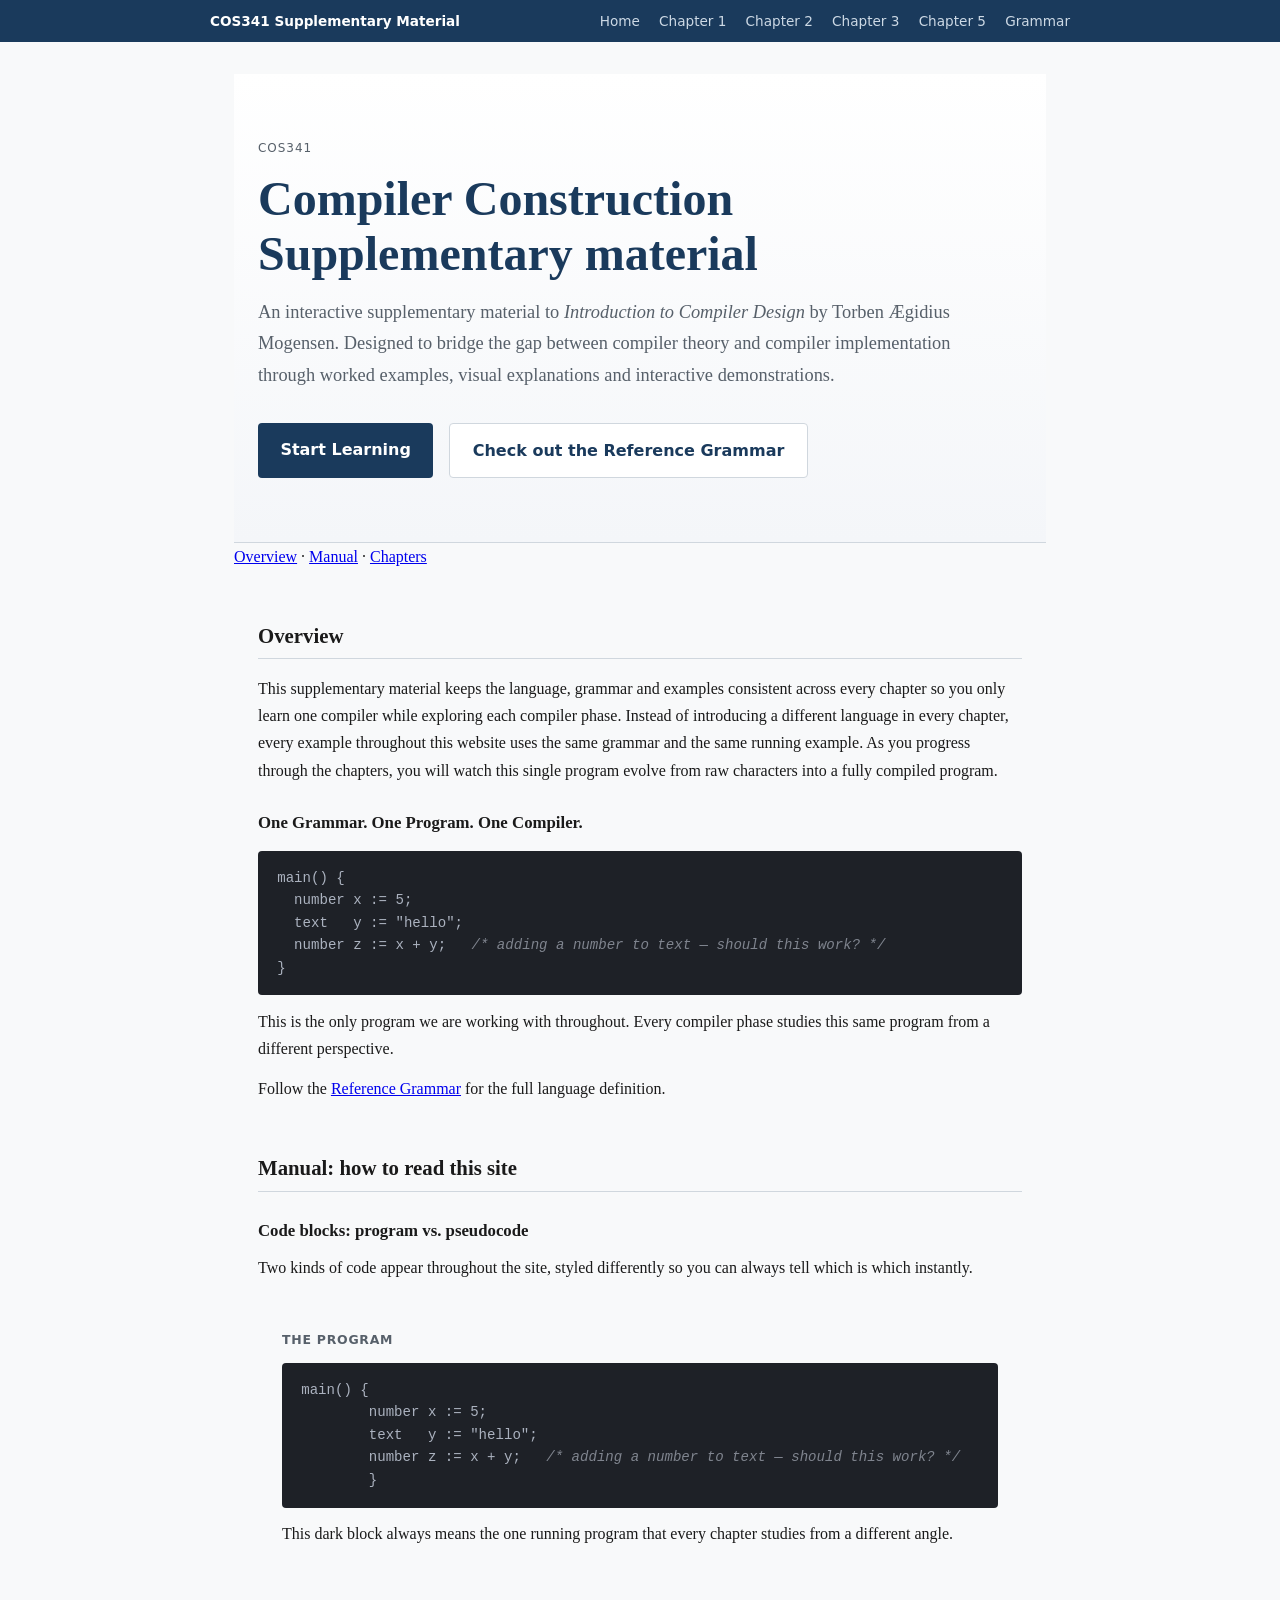
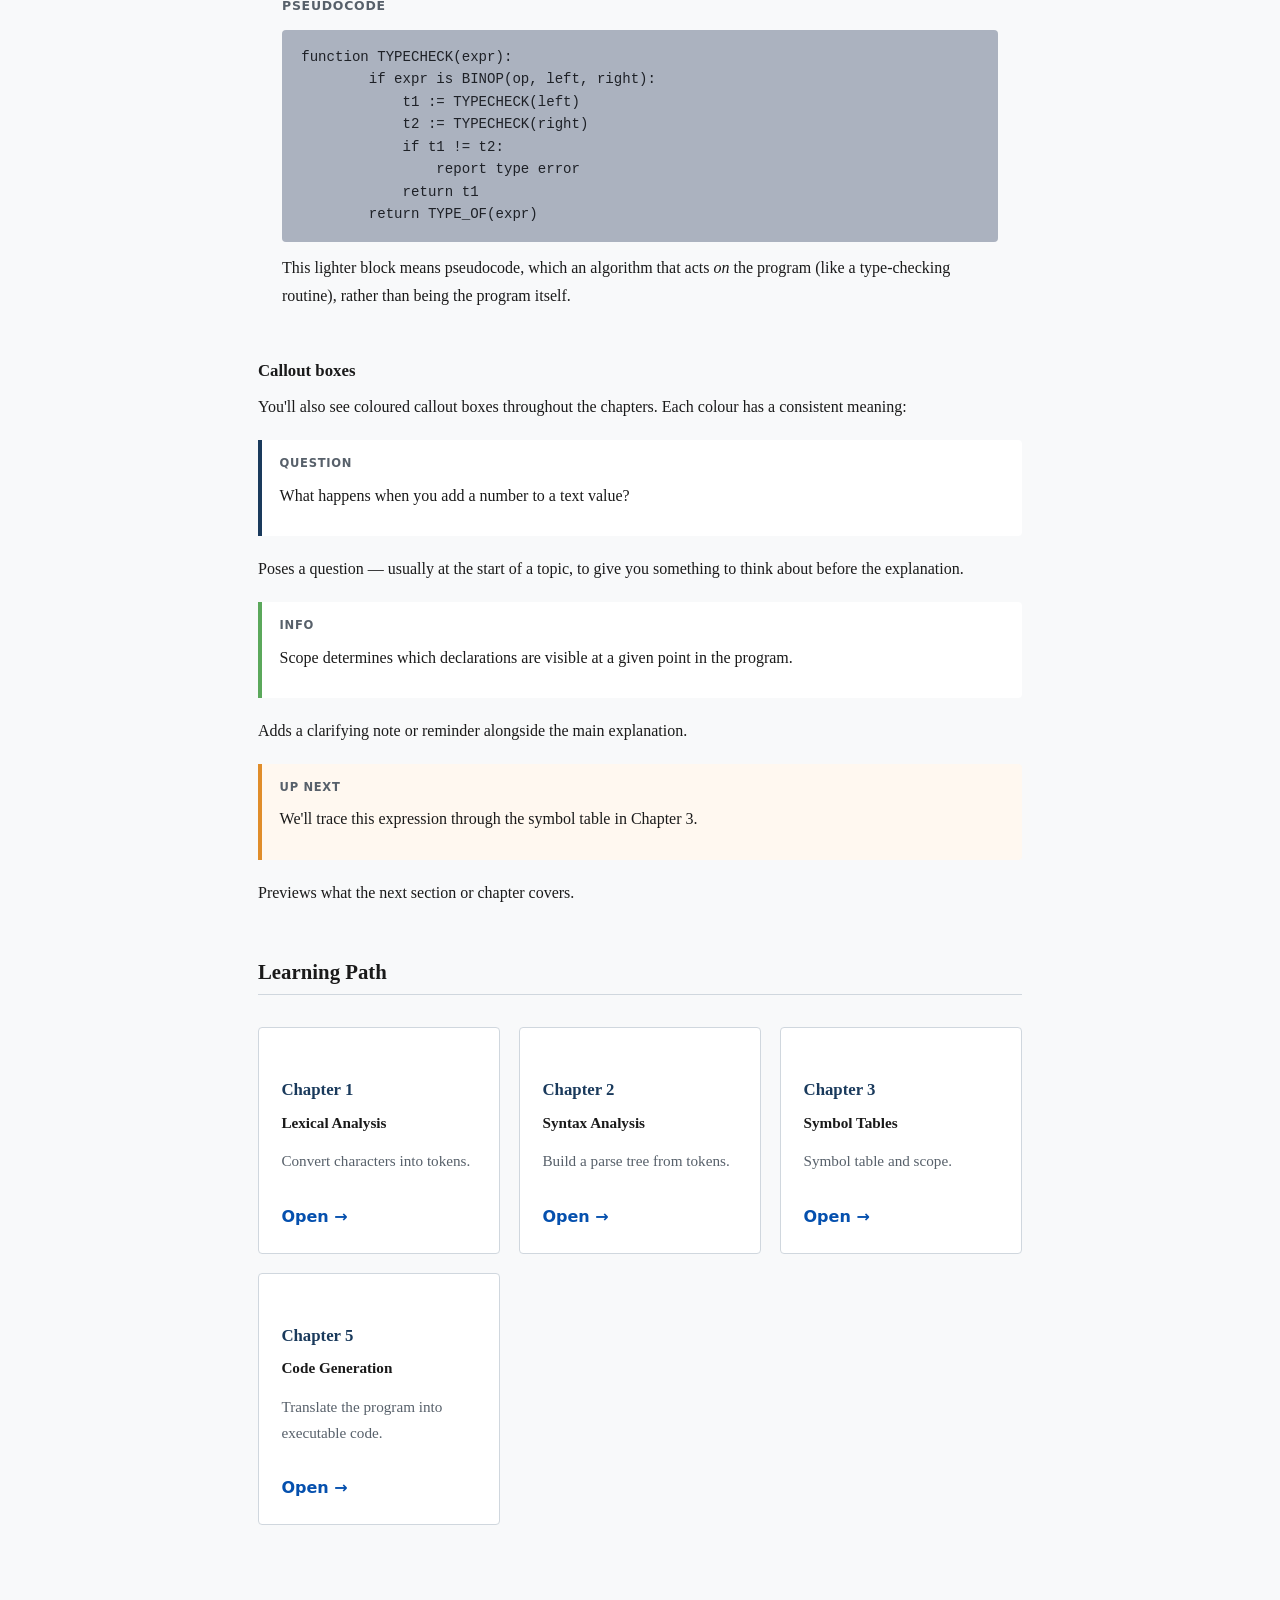
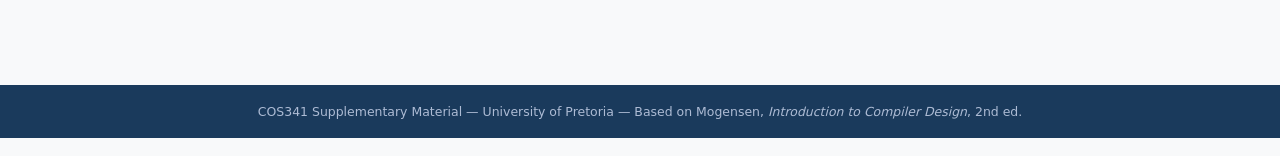
==== pages/Index.html @ 2e32c931 "corrected some hyperlinks" ====
<!DOCTYPE html>
<html lang="en">
<head>
    <meta charset="UTF-8">
    <meta name="viewport" content="width=device-width, initial-scale=1.0">
    <title>COS341 | Compiler Construction</title>
    <link rel="stylesheet" href="../css/style.css">
    <link rel="stylesheet" href="../css/home.css">
</head>
<body>
    <header class="site-header">
        <div class="site-header__inner">
            <span class="site-header__course">COS341 Supplementary Material</span>
            <nav class="site-header__nav">
                <a href="#" class="nav--active">Home</a>
                <a href="chapter1.html">Chapter 1</a>
                <a href="chapter2.html">Chapter 2</a>
                <a href="chapter3.html">Chapter 3</a>
                <a href="chapter5.html">Chapter 5</a>
                <a href="grammar.html">Grammar</a>
            </nav>
        </div>
    </header>

    <main class="article">
        <section class="hero">
            <div class="hero__content">
                <p class="hero__eyebrow">COS341</p>
                <h1> Compiler Construction Supplementary material</h1>
                <p class="hero__subtitle">
                    An interactive supplementary material to
                    <i>Introduction to Compiler Design</i>
                    by Torben Ægidius Mogensen.

                    Designed to bridge the gap between compiler theory
                    and compiler implementation through worked examples,
                    visual explanations and interactive demonstrations.
                </p>
                <div class="hero__buttons">
                    <a class="btn btn-primary" href="chapter1.html"> Start Learning </a>

                    <a class="btn btn-secondary" href="grammar.html"> Check out the Reference Grammar</a>
                </div>
            </div>
            </section>

            <p>
            <a href="#overview">Overview</a> ·
            <a href="#manual">Manual</a> ·
            <a href="#chapters">Chapters</a>
        </p>

            <section class="section" id="overview">
                <h2>Overview</h2>
                <p>
                    This supplementary material keeps the language, grammar and
                    examples consistent across every chapter so you only
                    learn one compiler while exploring each compiler phase.
                    Instead of introducing a different language in every chapter, every
                    example throughout this website uses the same grammar and
                    the same running example. As you progress through the
                    chapters, you will watch this single program evolve from raw
                    characters into a fully compiled program.
                </p>
                <h3>
                    One Grammar.
                    One Program.
                    One Compiler.
                </h3>

                <pre class="code-block"><code>main() {
  number x := 5;
  text   y := "hello";
  number z := x + y;   <span class="code-comment">/* adding a number to text — should this work? */</span>
}</code></pre>
                <p>
                    This is the only program we are working with throughout.
                    Every compiler phase studies this same program from a
                    different perspective.
                </p>
                <p>
                    Follow the <a href="grammar.html">Reference Grammar</a> for the full language definition.
                </p>
            </section>


            <section class="section" id="manual">

                <section id="code-blocks">
                    <h2>Manual: how to read this site</h2>
                    <h3>Code blocks: program vs. pseudocode</h3>
                    <p>
                        Two kinds of code appear throughout the site, styled
                        differently so you can always tell which is which instantly.
                    </p>
                    
                    <div class="section" id="program">
                        <p class="demo-label">The Program</p>

                        <pre class="code-block"><code>main() {
        number x := 5;
        text   y := "hello";
        number z := x + y;   <span class="code-comment">/* adding a number to text — should this work? */</span>
        }</code></pre>
                        <p>
                            This dark block always means the one running program that every
                            chapter studies from a different angle.
                        </p>
                    </div>

                    <div class="section" id="pseudocode">
                        <p class="demo-label">Pseudocode</p>

                        <pre class="code-block code-block--pseudo"><code>function TYPECHECK(expr):
        if expr is BINOP(op, left, right):
            t1 := TYPECHECK(left)
            t2 := TYPECHECK(right)
            if t1 != t2:
                report type error
            return t1
        return TYPE_OF(expr)</code></pre>
                    <p>
                        This lighter block means pseudocode, which an algorithm that acts <em>on</em> the program (like a
                        type-checking routine), rather than being the program itself.
                    </p>
                        
                    </div>
                </section>

                <section>
                    <h3>Callout boxes</h3>
                    <p>
                        You'll also see coloured callout boxes throughout the
                        chapters. Each colour has a consistent meaning:
                    </p>

                    <div class="callout callout--question">
                        <p class="callout__label">Question</p>
                        <p>What happens when you add a number to a text value?</p>
                    </div>
                    <p>
                        Poses a question — usually at the
                        start of a topic, to give you something to think about
                        before the explanation.
                    </p>
        
                    <div class="callout callout--info">
                        <p class="callout__label">Info</p>
                        <p>Scope determines which declarations are visible at a given point in the program.</p>
                    </div>
                    <p>
                        Adds a clarifying note or reminder
                        alongside the main explanation.
                    </p>
        
                    <div class="callout callout--next">
                        <p class="callout__label">Up next</p>
                        <p>We'll trace this expression through the symbol table in Chapter 3.</p>
                    </div>
                    <p>
                        Previews what the next section or chapter covers.
                    </p>
                </section>
            </section>
            

            <section class="section" id="chapters">
                <h2>Learning Path</h2>
                <div class="chapter-grid">
                    <div class="chapter-card">
                        <h3>Chapter 1</h3>
                        <h4>Lexical Analysis</h4>
                        <p>Convert characters into tokens.</p>
                        <a href="chapter1.html">Open →</a>
                    </div>

                    <div class="chapter-card">
                        <h3>Chapter 2</h3>
                        <h4>Syntax Analysis</h4>
                        <p>Build a parse tree from tokens.</p>
                        <a href="#">Open →</a>
                    </div>

                    <div class="chapter-card">
                        <h3>Chapter 3</h3>
                        <h4>Symbol Tables</h4>
                        <p>Symbol table and scope.</p>
                        <a href="chapter3.html">Open →</a>
                    </div>

                    <div class="chapter-card">
                        <h3>Chapter 5</h3>
                        <h4>Code Generation</h4>
                        <p>Translate the program into executable code.</p>
                        <a href="chapter5.html">Open →</a>
                    </div>

                </div>

            </section>

    </main>

    <footer class="site-footer">
        <p>COS341 Supplementary Material &mdash; University of Pretoria &mdash; Based on Mogensen, <em>Introduction to Compiler Design</em>, 2nd ed.</p>
    </footer>

    <script src=""></script>
    
</body>
</html>
---- css/style.css ----
/* ── RESET & BASE ─────────────────────────────────────────────── */
*, *::before, *::after { box-sizing: border-box; margin: 0; padding: 0; }

:root {
  --col-bg:        #f8f9fa;
  --col-surface:   #ffffff;
  --col-border:    #d0d7de;
  --col-text:      #1a1a1a;
  --col-muted:     #57606a;
  --col-link:      #0550ae;
  --col-code-bg:   #f0f0f0;
  --col-accent:    #1a3a5c;   /* UP dark navy */
  --col-highlight: #fff3b0;   /* soft amber — hover highlight */

  /* bloom level colours */
  --bloom-remember:  #4a90d9;
  --bloom-understand:#5ba85b;
  --bloom-apply:     #e08d2a;
  --bloom-analyse:   #9b59b6;
  --bloom-evaluate:  #c0392b;
  --bloom-create:    #16a085;

  --font-body:  'Georgia', serif;
  --font-mono:  'Courier New', Courier, monospace;
  --font-ui:    system-ui, -apple-system, sans-serif;

  --max-width: 860px;
  --radius: 4px;
}

body {
  background: var(--col-bg);
  color: var(--col-text);
  font-family: var(--font-body);
  font-size: 1rem;
  line-height: 1.7;
}

/* ── SITE HEADER ──────────────────────────────────────────────── */
.site-header {
  background: var(--col-accent);
  color: #fff;
  padding: 0.6rem 1.5rem;
  font-family: var(--font-ui);
  font-size: 0.85rem;
}

.site-header__inner {
  max-width: var(--max-width);
  margin: 0 auto;
  display: flex;
  align-items: center;
  justify-content: space-between;
  gap: 1rem;
}

.site-header__course { font-weight: 600; }

.site-header__nav { display: flex; gap: 1.2rem; }
.site-header__nav a {
  color: #cdd9e5;
  text-decoration: none;
}
.site-header__nav a:hover { color: #fff; text-decoration: underline; }

/* ── ARTICLE LAYOUT ───────────────────────────────────────────── */
.article {
  max-width: var(--max-width);
  margin: 0 auto;
  padding: 2rem 1.5rem 4rem;
}

.breadcrumb {
  font-family: var(--font-ui);
  font-size: 0.8rem;
  color: var(--col-muted);
  margin-bottom: 1rem;
}

.article__title {
  font-size: 1.9rem;
  font-weight: 700;
  line-height: 1.2;
  border-bottom: 2px solid var(--col-accent);
  padding-bottom: 0.5rem;
  margin-bottom: 0.4rem;
}

.article__subtitle {
  color: var(--col-muted);
  font-style: italic;
  margin-bottom: 2rem;
  font-size: 0.95rem;
}

/* ── SECTIONS ─────────────────────────────────────────────────── */
.section {
  margin-top: 2.4rem;
}

.section h2 {
  font-size: 1.3rem;
  font-weight: 700;
  border-bottom: 1px solid var(--col-border);
  padding-bottom: 0.3rem;
  margin-bottom: 1rem;
}

.section h3 {
  font-size: 1.05rem;
  font-weight: 700;
  margin-top: 1.6rem;
  margin-bottom: 0.5rem;
}

.section h4 {
  font-size: 0.95rem;
  font-weight: 700;
  margin-bottom: 0.4rem;
}

.section p { margin-bottom: 0.8rem; }

.section ul, .section ol {
  padding-left: 1.5rem;
  margin-bottom: 0.8rem;
}

.section li { margin-bottom: 0.3rem; }

/* ── CALLOUTS ─────────────────────────────────────────────────── */
.callout {
  border-left: 4px solid var(--col-border);
  background: var(--col-surface);
  padding: 0.9rem 1.1rem;
  margin: 1.2rem 0;
  border-radius: 0 var(--radius) var(--radius) 0;
}

.callout--question { border-left-color: var(--col-accent); }
.callout--info     { border-left-color: #5ba85b; }
.callout--next     { border-left-color: var(--bloom-apply); background: #fff8f0; }

.callout__label {
  font-family: var(--font-ui);
  font-size: 0.72rem;
  font-weight: 700;
  text-transform: uppercase;
  letter-spacing: 0.06em;
  color: var(--col-muted);
  margin-bottom: 0.5rem !important;
}

/* ── CODE BLOCKS ──────────────────────────────────────────────── */
code {
  font-family: var(--font-mono);
  font-size: 0.88em;
  background: var(--col-code-bg);
  padding: 0.1em 0.35em;
  border-radius: 3px;
}

.code-block {
  background: #1e2127;
  color: #abb2bf;
  padding: 1rem 1.2rem;
  border-radius: var(--radius);
  overflow-x: auto;
  margin: 0.8rem 0;
  font-size: 0.88rem;
  line-height: 1.6;
}
/* for pseudocode */
.code-block--pseudo {
  background: #abb2bf;
  color: #1e2127;
}

.code-block code {
  background: none;
  padding: 0;
  color: inherit;
  font-size: inherit;
}

.code-comment { color: #7f848e; font-style: italic; }


/* ── LEARNING OBJECTIVES LIST ─────────────────────────────────── */
.objectives-list {
  list-style: none;
  padding-left: 0;
}

.objectives-list li {
  display: flex;
  align-items: baseline;
  gap: 0.6rem;
  margin-bottom: 0.5rem;
}

/* ── BLOOM BADGES ─────────────────────────────────────────────── */
.bloom {
  font-family: var(--font-ui);
  font-size: 0.68rem;
  font-weight: 700;
  text-transform: uppercase;
  letter-spacing: 0.05em;
  padding: 0.15em 0.5em;
  border-radius: 2px;
  color: #fff;
  white-space: nowrap;
  flex-shrink: 0;
}

.bloom--remember  { background: var(--bloom-remember); }
.bloom--understand{ background: var(--bloom-understand); }
.bloom--apply     { background: var(--bloom-apply); }
.bloom--analyse   { background: var(--bloom-analyse); }
.bloom--evaluate  { background: var(--bloom-evaluate); }
.bloom--create    { background: var(--bloom-create); }

/* ── OPERATIONS TABLE ─────────────────────────────────────────── */
.op-table-wrapper { overflow-x: auto; margin: 1rem 0; }

.op-table {
  width: 100%;
  border-collapse: collapse;
  font-family: var(--font-ui);
  font-size: 0.9rem;
}

.op-table th {
  background: var(--col-accent);
  color: #fff;
  text-align: left;
  padding: 0.5rem 0.8rem;
}

.op-table td {
  padding: 0.45rem 0.8rem;
  border-bottom: 1px solid var(--col-border);
  vertical-align: top;
}

.op-table tbody tr:hover { background: #f0f4f8; }

/* ── IMPLEMENTATION CARDS ─────────────────────────────────────── */
.impl-grid {
  display: grid;
  grid-template-columns: 1fr 1fr;
  gap: 1rem;
  margin: 1rem 0;
}

@media (max-width: 600px) { .impl-grid { grid-template-columns: 1fr; } }

.impl-card {
  border: 1px solid var(--col-border);
  border-radius: var(--radius);
  padding: 1rem;
  background: var(--col-surface);
}

.impl-card h4 { color: var(--col-accent); }

.impl-card p { font-size: 0.92rem; margin-bottom: 0.6rem; }

.impl-card__use {
  color: var(--col-muted);
  font-style: italic;
}

.impl-card__structure {
  margin-top: 0.8rem;
  padding-top: 0.6rem;
  border-top: 1px solid var(--col-border);
  font-family: var(--font-ui);
  font-size: 0.82rem;
  color: var(--col-muted);
  display: flex;
  flex-direction: column;
  gap: 0.2rem;
}

.impl-card__structure strong { color: var(--col-text); }

/* ── INTERACTIVE DEMO ─────────────────────────────────────────── */
.interactive-demo {
  display: grid;
  grid-template-columns: 1fr 1fr;
  gap: 1.2rem;
  margin: 1.2rem 0;
  align-items: start;
}

@media (max-width: 660px) { .interactive-demo { grid-template-columns: 1fr; } }

.demo-label {
  font-family: var(--font-ui);
  font-size: 0.78rem;
  font-weight: 700;
  text-transform: uppercase;
  letter-spacing: 0.06em;
  color: var(--col-muted);
  margin-bottom: 0.4rem !important;
}

.code-block--interactive .var-ref {
  cursor: pointer;
  border-radius: 2px;
  transition: background 0.15s;
}

.code-block--interactive .var-ref:hover {
  background: rgba(255, 243, 176, 0.3);
  outline: 1px solid rgba(255, 243, 176, 0.6);
}

.code-block--interactive .var-ref.active {
  background: rgba(255, 243, 176, 0.35);
}

/* symbol table */
.sym-table {
  width: 100%;
  border-collapse: collapse;
  font-family: var(--font-ui);
  font-size: 0.85rem;
}

.sym-table th {
  background: var(--col-accent);
  color: #fff;
  text-align: left;
  padding: 0.4rem 0.6rem;
}

.sym-table td {
  padding: 0.4rem 0.6rem;
  border-bottom: 1px solid var(--col-border);
}

.sym-row--inner td:first-child { color: var(--col-muted); }

.sym-row { transition: background 0.15s; }

.sym-row.highlighted {
  background: var(--col-highlight);
}

.scope-badge {
  display: inline-block;
  font-size: 0.68rem;
  background: #e8eaf6;
  color: #3949ab;
  padding: 0.1em 0.4em;
  border-radius: 2px;
  margin-left: 0.3rem;
  font-weight: 600;
}

.demo-hint {
  font-family: var(--font-ui);
  font-size: 0.78rem;
  color: var(--col-muted);
  font-style: italic;
  margin-top: 0.5rem !important;
  text-align: center;
}

/* ── TRACE LIST ───────────────────────────────────────────────── */
.trace-list {
  padding-left: 1.5rem;
  margin: 0.8rem 0;
}

.trace-list li {
  margin-bottom: 0.4rem;
  font-size: 0.93rem;
}

/* ── EXERCISES ────────────────────────────────────────────────── */
.exercise {
  border: 1px solid var(--col-border);
  border-radius: var(--radius);
  padding: 1rem 1.1rem;
  margin-bottom: 1rem;
  background: var(--col-surface);
}

.exercise__level {
  margin-bottom: 0.4rem !important;
  display: flex;
  align-items: center;
  gap: 0.5rem;
  font-family: var(--font-ui);
  font-size: 0.88rem;
  font-weight: 600;
}

.exercise p { font-size: 0.95rem; }

.exercise__hint {
  margin-top: 0.8rem;
  font-size: 0.9rem;
}

.exercise__hint summary {
  cursor: pointer;
  font-family: var(--font-ui);
  font-size: 0.82rem;
  color: var(--col-link);
  user-select: none;
}

.exercise__hint summary:hover { text-decoration: underline; }

.exercise__hint p {
  margin-top: 0.6rem;
  background: #f6f8fa;
  border-left: 3px solid var(--col-border);
  padding: 0.6rem 0.8rem;
  border-radius: 0 var(--radius) var(--radius) 0;
}

/* ── FOOTER ───────────────────────────────────────────────────── */
.site-footer {
  background: var(--col-accent);
  color: #adbbd4;
  text-align: center;
  padding: 1rem;
  font-family: var(--font-ui);
  font-size: 0.78rem;
  margin-top: 3rem;
}
---- css/home.css ----
.hero{
    background: linear-gradient(180deg,#ffffff,#f4f6f9);
    border-bottom:1px solid var(--col-border);
    padding:4rem 1.5rem;
}

.hero__content{
    max-width:var(--max-width);
    margin:0 auto;
}

.hero__eyebrow{
    font-family:var(--font-ui);
    text-transform:uppercase;
    letter-spacing:.08em;
    font-size:.75rem;
    color:var(--col-muted);
    margin-bottom:.75rem;
}

.hero h1{
    font-size:3rem;
    line-height:1.15;
    color:var(--col-accent);
    margin-bottom:1rem;
}

.hero__subtitle{
    max-width:720px;
    font-size:1.15rem;
    color:var(--col-muted);
    margin-bottom:2rem;
}

.hero__buttons{
    display:flex;
    gap:1rem;
    flex-wrap:wrap;
}

.btn{
    display:inline-block;
    text-decoration:none;
    padding:.8rem 1.4rem;
    border-radius:var(--radius);
    font-family:var(--font-ui);
    font-weight:600;
    transition:.15s;
}

.btn-primary{
    background:var(--col-accent);
    color:white;
}

.btn-primary:hover{
    background:#274f79;
}

.btn-secondary{
    background:white;
    color:var(--col-accent);
    border:1px solid var(--col-border);
}

.btn-secondary:hover{
    background:#f5f7fa;
}

.section{
    max-width:var(--max-width);
    margin:3rem auto;
    padding:0 1.5rem;
}

.pipeline{
    display:flex;
    flex-wrap:wrap;
    align-items:center;
    justify-content:center;
    gap:.6rem;
    margin-top:2rem;
}

.pipeline-step{
    background:white;
    border:1px solid var(--col-border);
    border-radius:6px;
    padding:.8rem 1rem;
    min-width:120px;
    text-align:center;
    font-family:var(--font-ui);
    font-weight:600;
    transition:.2s;
}

.pipeline-step:hover{
    transform:translateY(-2px);
    box-shadow:0 4px 10px rgba(0,0,0,.08);
}

.program-card{
    background:white;
    border:1px solid var(--col-border);
    border-radius:var(--radius);
    padding:1.5rem;
    margin-top:1.5rem;
}

.program-card p:last-child{
    margin-bottom:0;
}

.chapter-grid{
    display:grid;
    grid-template-columns:repeat(auto-fit,minmax(240px,1fr));
    gap:1.2rem;
    margin-top:2rem;
}

.chapter-card{
    background:white;
    border:1px solid var(--col-border);
    border-radius:var(--radius);
    padding:1.4rem;
    transition:.2s;
}

.chapter-card:hover{
    transform:translateY(-4px);
    box-shadow:0 8px 18px rgba(0,0,0,.08);
}

.chapter-card h3{
    color:var(--col-accent);
    margin-bottom:.3rem;
}

.chapter-card h4{
    margin-bottom:.8rem;
}

.chapter-card p{
    color:var(--col-muted);
    font-size:.95rem;
}

.chapter-card a{
    display:inline-block;
    margin-top:1rem;
    font-family:var(--font-ui);
    text-decoration:none;
    font-weight:600;
    color:var(--col-link);
}

.chapter-card a:hover{
    text-decoration:underline;
}

.reference-grid{
    display:grid;
    grid-template-columns:repeat(auto-fit,minmax(250px,1fr));
    gap:1rem;
    margin-top:2rem;
}

.reference-card{
    background:white;
    border:1px solid var(--col-border);
    border-radius:var(--radius);
    padding:1.3rem;
}

.reference-card h3{
    color:var(--col-accent);
    margin-bottom:.5rem;
}

.reference-card p{
    color:var(--col-muted);
}

.reference-card a{
    display:inline-block;
    margin-top:1rem;
    text-decoration:none;
    font-weight:600;
    color:var(--col-link);
}

.feature-grid{
    display:grid;
    grid-template-columns:repeat(auto-fit,minmax(220px,1fr));
    gap:1rem;
    margin-top:2rem;
}

.feature{
    background:white;
    border:1px solid var(--col-border);
    border-radius:var(--radius);
    padding:1.25rem;
}

.feature h3{
    color:var(--col-accent);
    margin-bottom:.6rem;
}

.feature p{
    font-size:.92rem;
    color:var(--col-muted);
}

.intro-callout{
    background:#fff8ec;
    border-left:4px solid var(--bloom-apply);
    padding:1rem 1.2rem;
    margin:2rem 0;
    border-radius:0 var(--radius) var(--radius) 0;
}


@media(max-width:760px){
    .hero{
        padding:3rem 1.5rem;
    }

    .hero h1{
        font-size:2.2rem;
    }

    .hero__subtitle{
        font-size:1rem;
    }

    .pipeline{
        flex-direction:column;
    }

    .pipeline-step{
        width:100%;
    }
}
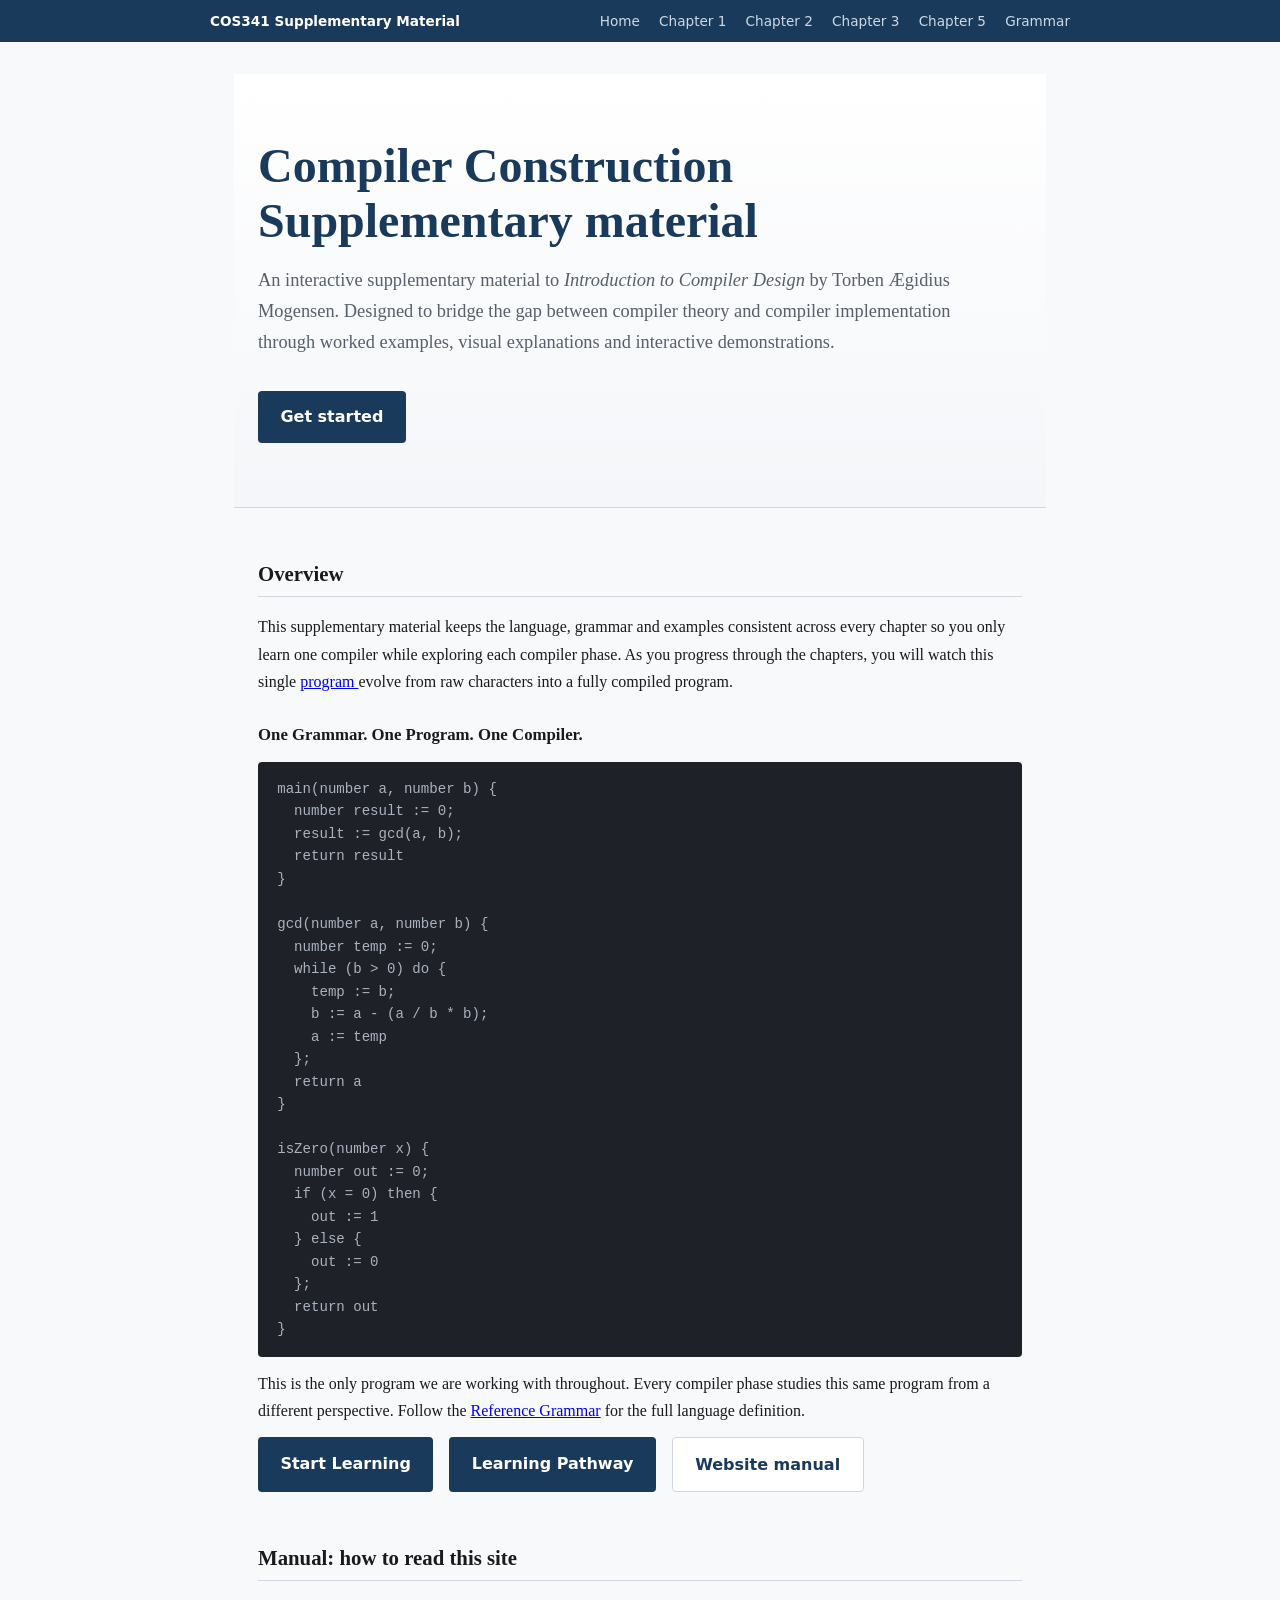
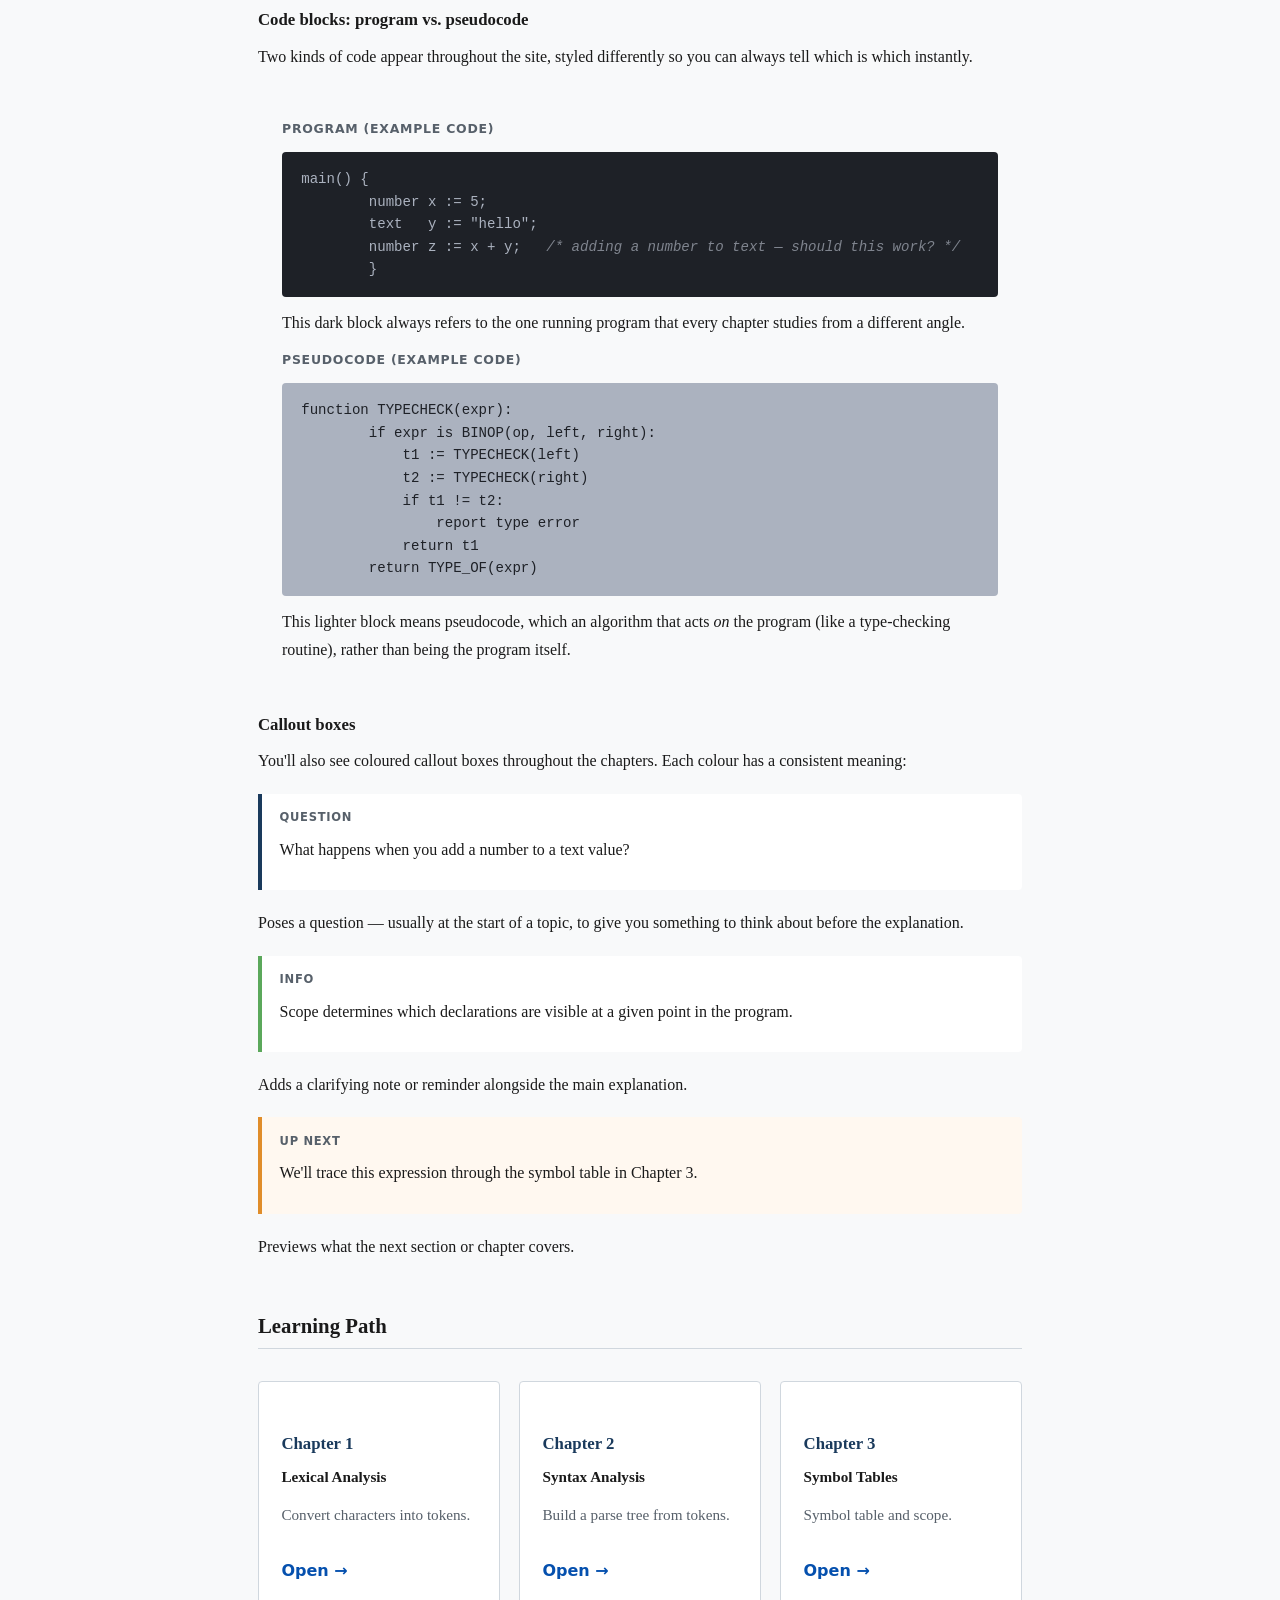
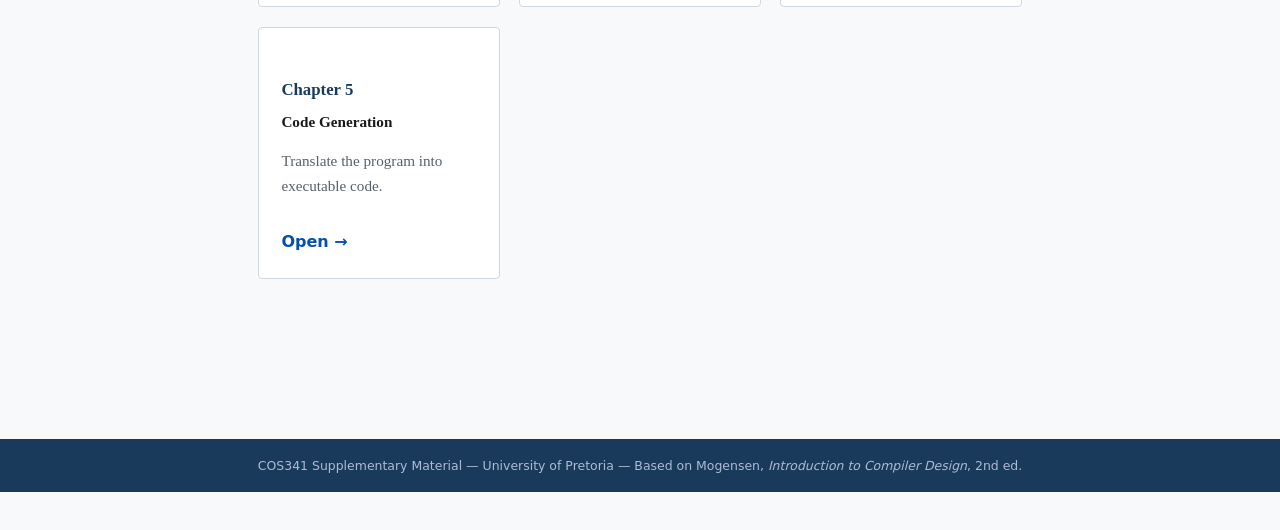
==== commit 4cfa2473: "added example program + links" ====
--- a/pages/Index.html
+++ b/pages/Index.html
@@ -25,7 +25,6 @@
     <main class="article">
         <section class="hero">
             <div class="hero__content">
-                <p class="hero__eyebrow">COS341</p>
                 <h1> Compiler Construction Supplementary material</h1>
                 <p class="hero__subtitle">
                     An interactive supplementary material to
@@ -37,29 +36,18 @@
                     visual explanations and interactive demonstrations.
                 </p>
                 <div class="hero__buttons">
-                    <a class="btn btn-primary" href="chapter1.html"> Start Learning </a>
-
-                    <a class="btn btn-secondary" href="grammar.html"> Check out the Reference Grammar</a>
+                    <a class="btn btn-primary" href="#overview"> Get started </a>
                 </div>
             </div>
             </section>
-
-            <p>
-            <a href="#overview">Overview</a> ·
-            <a href="#manual">Manual</a> ·
-            <a href="#chapters">Chapters</a>
-        </p>
 
             <section class="section" id="overview">
                 <h2>Overview</h2>
                 <p>
                     This supplementary material keeps the language, grammar and
                     examples consistent across every chapter so you only
-                    learn one compiler while exploring each compiler phase.
-                    Instead of introducing a different language in every chapter, every
-                    example throughout this website uses the same grammar and
-                    the same running example. As you progress through the
-                    chapters, you will watch this single program evolve from raw
+                    learn one compiler while exploring each compiler phase. 
+                    As you progress through the chapters, you will watch this single <a href="#program">program </a>evolve from raw
                     characters into a fully compiled program.
                 </p>
                 <h3>
@@ -68,24 +56,46 @@
                     One Compiler.
                 </h3>
 
-                <pre class="code-block"><code>main() {
-  number x := 5;
-  text   y := "hello";
-  number z := x + y;   <span class="code-comment">/* adding a number to text — should this work? */</span>
-}</code></pre>
+                <pre class="code-block" id="program"><code>main(number a, number b) {
+  number result := 0;
+  result := gcd(a, b);
+  return result
+}
+
+gcd(number a, number b) {
+  number temp := 0;
+  while (b > 0) do {
+    temp := b;
+    b := a - (a / b * b);
+    a := temp
+  };
+  return a
+}
+
+isZero(number x) {
+  number out := 0;
+  if (x = 0) then {
+    out := 1
+  } else {
+    out := 0
+  };
+  return out
+}
+</code></pre>
                 <p>
                     This is the only program we are working with throughout.
                     Every compiler phase studies this same program from a
                     different perspective.
-                </p>
-                <p>
                     Follow the <a href="grammar.html">Reference Grammar</a> for the full language definition.
                 </p>
-            </section>
-
+                <div class="hero__buttons">
+                    <a class="btn btn-primary" href="chapter1.html"> Start Learning </a>
+                    <a class="btn btn-primary" href="#chapters"> Learning Pathway</a>
+                    <a class="btn btn-secondary" href="#manual"> Website manual</a>
+                </div>
+            </section>
 
             <section class="section" id="manual">
-
                 <section id="code-blocks">
                     <h2>Manual: how to read this site</h2>
                     <h3>Code blocks: program vs. pseudocode</h3>
@@ -93,24 +103,22 @@
                         Two kinds of code appear throughout the site, styled
                         differently so you can always tell which is which instantly.
                     </p>
-                    
-                    <div class="section" id="program">
-                        <p class="demo-label">The Program</p>
-
+                    <div class="section">
+                        <p class="demo-label">Program (example code)</p>
+                        
                         <pre class="code-block"><code>main() {
         number x := 5;
         text   y := "hello";
         number z := x + y;   <span class="code-comment">/* adding a number to text — should this work? */</span>
         }</code></pre>
                         <p>
-                            This dark block always means the one running program that every
+                            This dark block always refers to the one running program that every
                             chapter studies from a different angle.
                         </p>
-                    </div>
-
-                    <div class="section" id="pseudocode">
-                        <p class="demo-label">Pseudocode</p>
-
+
+        
+                        <p class="demo-label">Pseudocode (example code)</p>
+                        
                         <pre class="code-block code-block--pseudo"><code>function TYPECHECK(expr):
         if expr is BINOP(op, left, right):
             t1 := TYPECHECK(left)
@@ -119,11 +127,10 @@
                 report type error
             return t1
         return TYPE_OF(expr)</code></pre>
-                    <p>
-                        This lighter block means pseudocode, which an algorithm that acts <em>on</em> the program (like a
-                        type-checking routine), rather than being the program itself.
-                    </p>
-                        
+                        <p>
+                            This lighter block means pseudocode, which an algorithm that acts <em>on</em> the program (like a
+                            type-checking routine), rather than being the program itself.
+                        </p>
                     </div>
                 </section>
 
@@ -178,7 +185,7 @@
                         <h3>Chapter 2</h3>
                         <h4>Syntax Analysis</h4>
                         <p>Build a parse tree from tokens.</p>
-                        <a href="#">Open →</a>
+                        <a href="chapter2.html">Open →</a>
                     </div>
 
                     <div class="chapter-card">
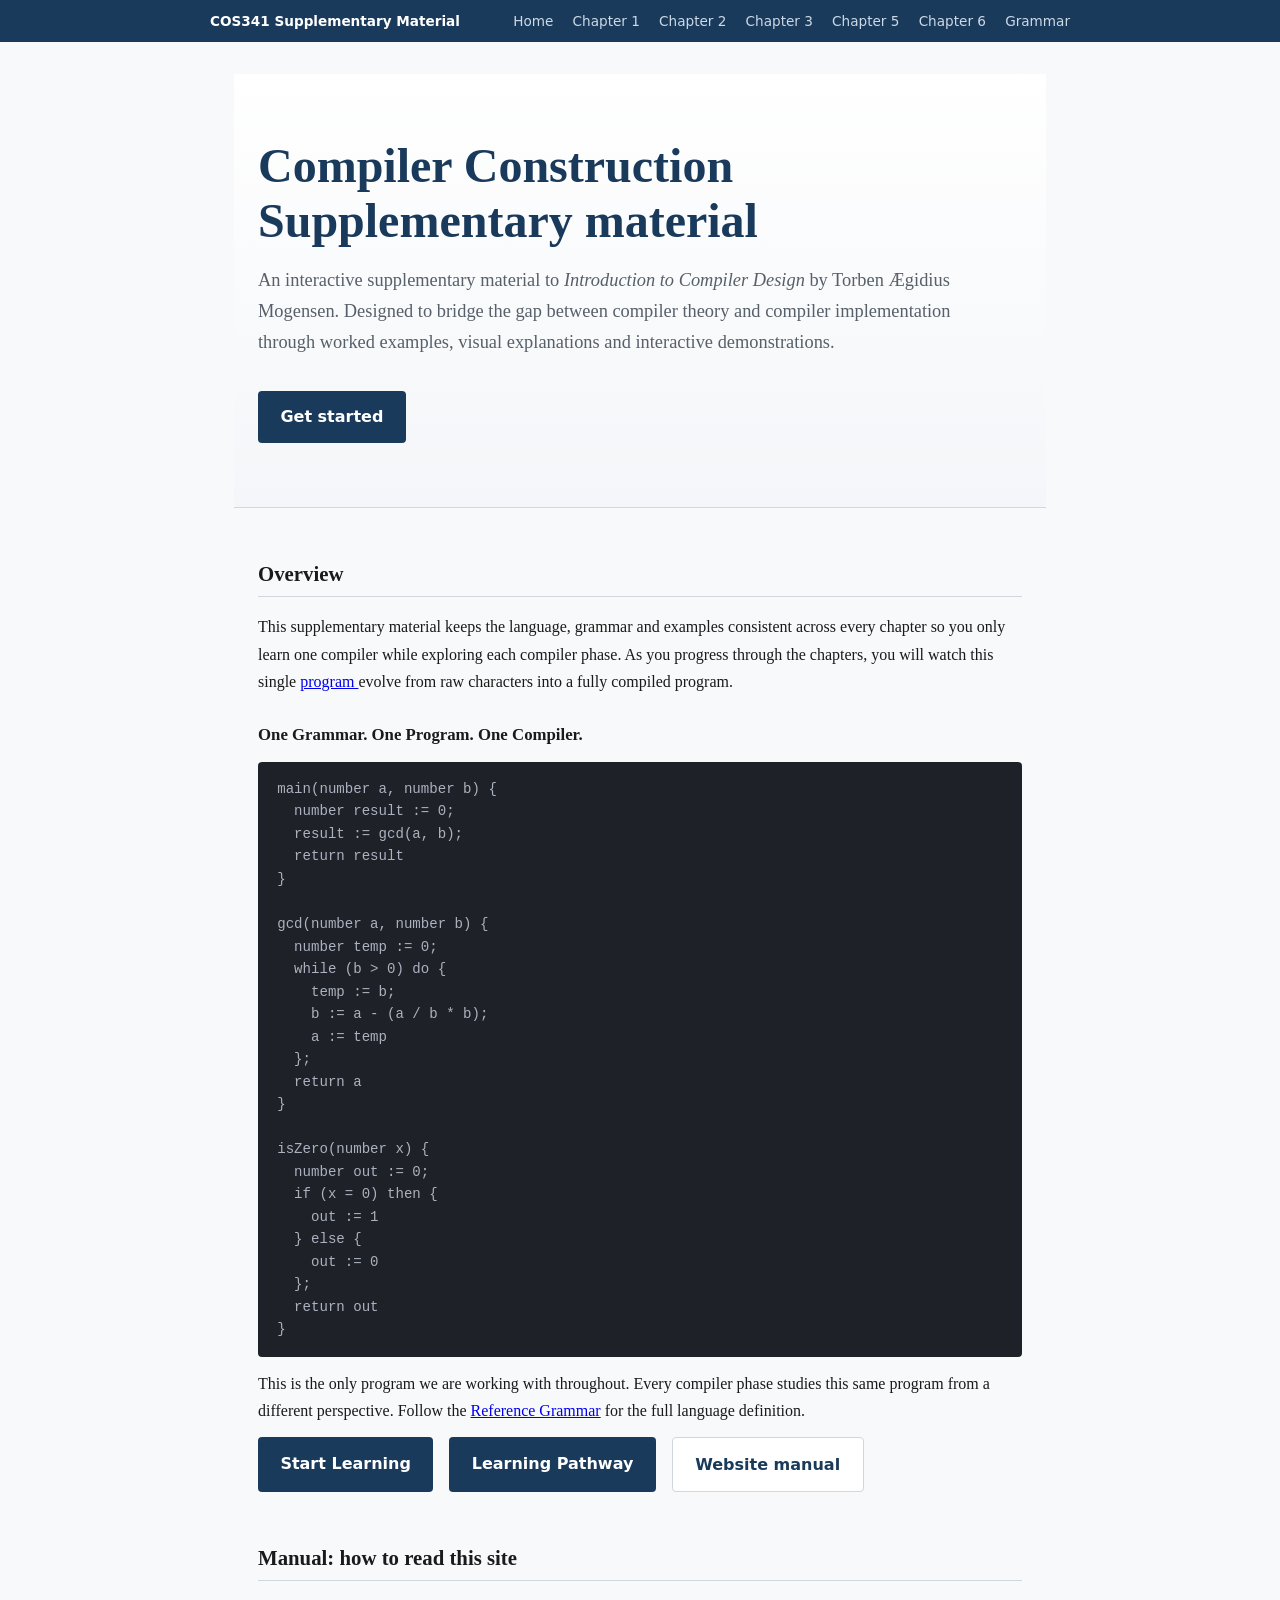
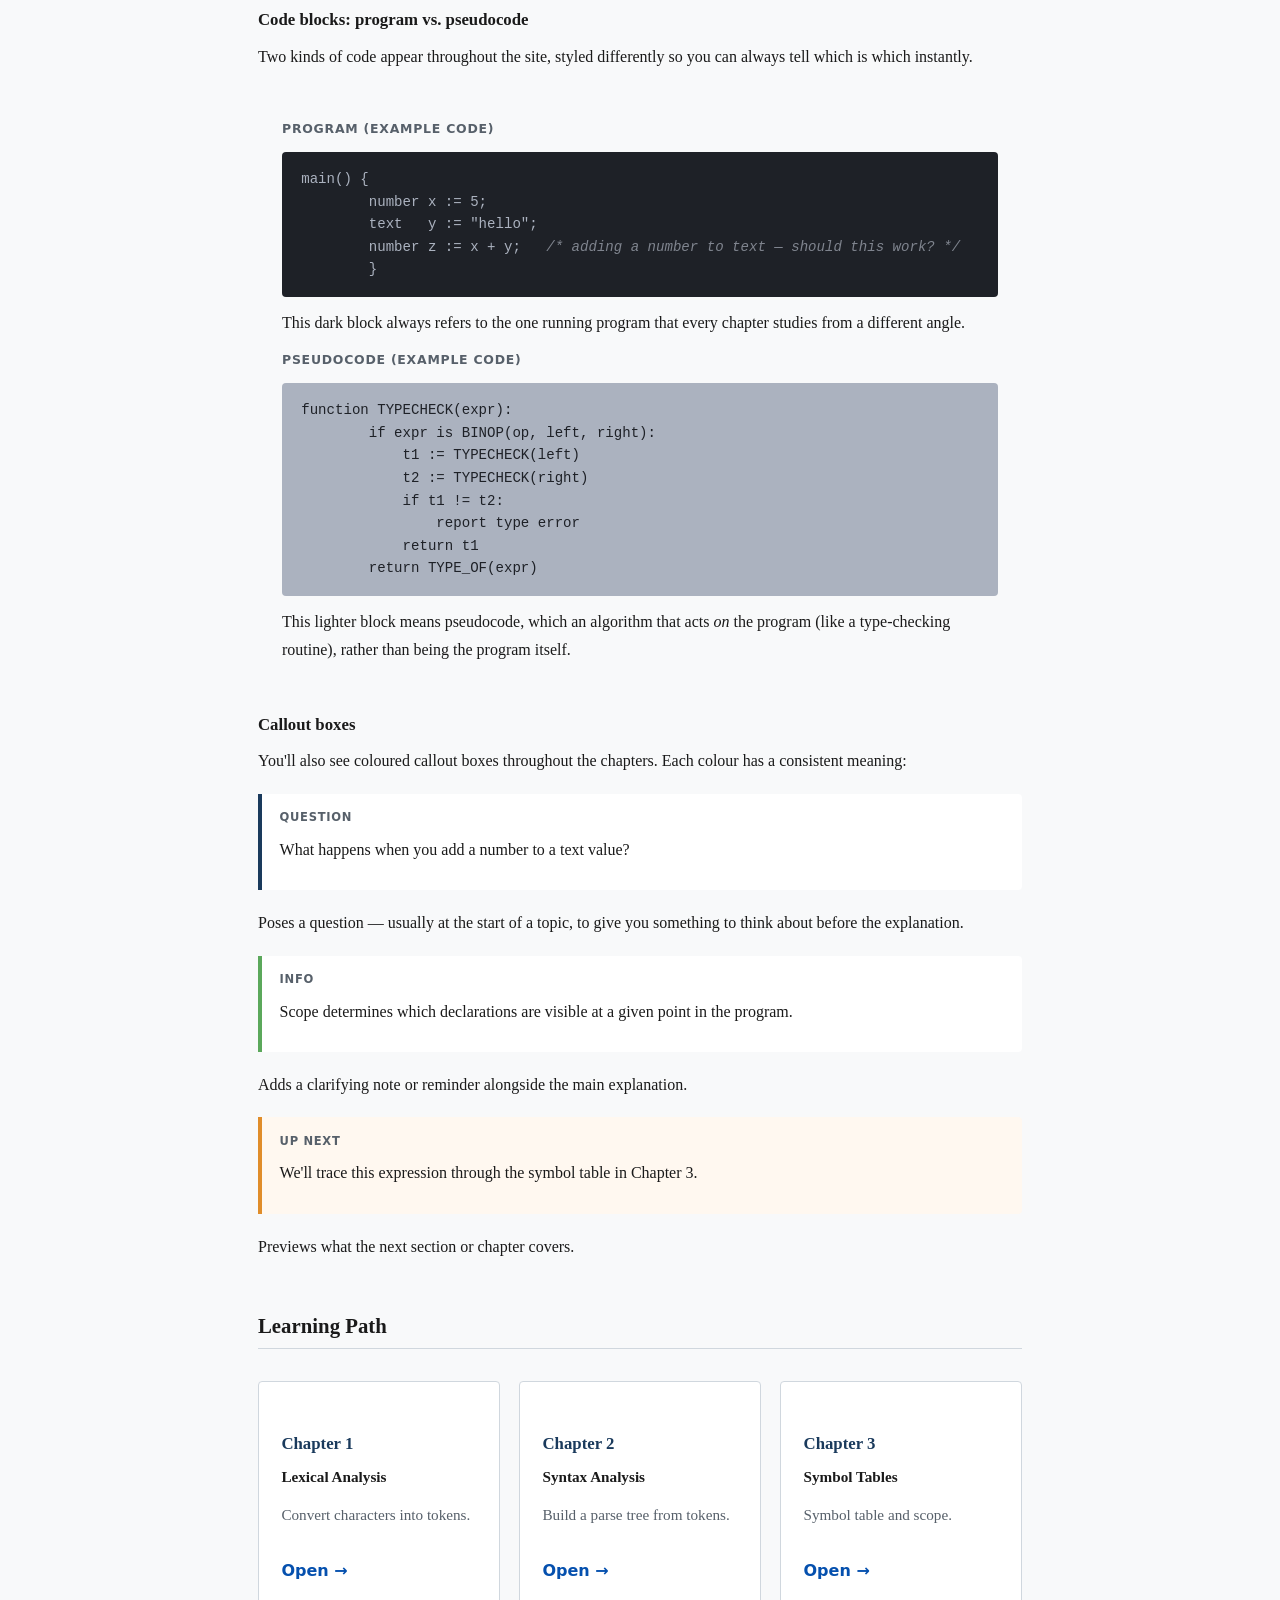
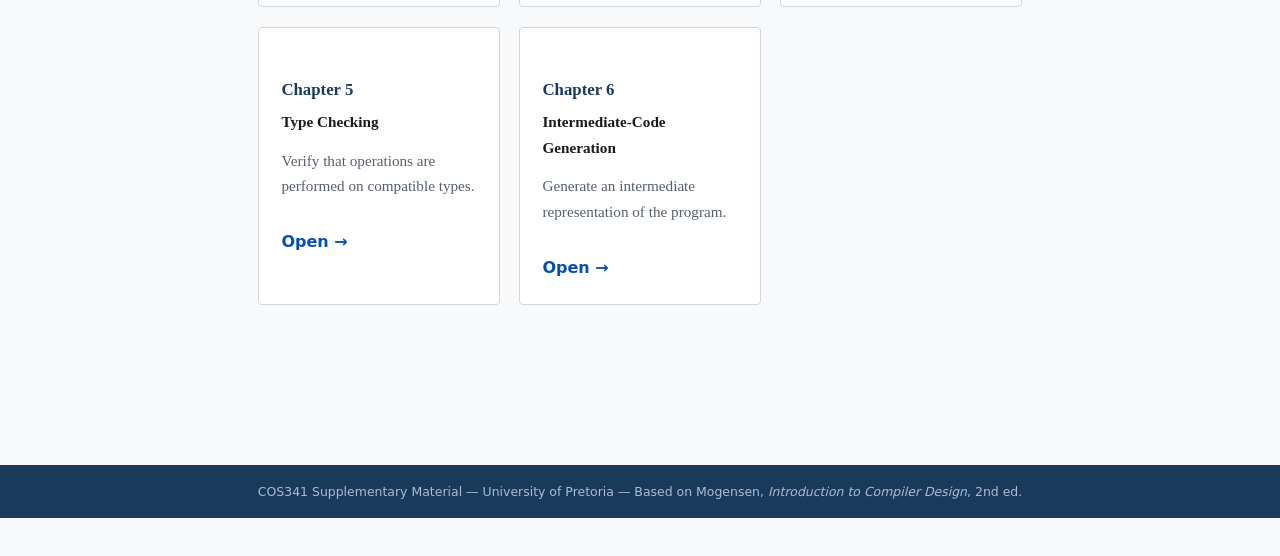
==== commit 943925bb: "Add Chapter 6: Intermediate Code Generation - Implemented interactive step-by-step code generation f" ====
--- a/pages/Index.html
+++ b/pages/Index.html
@@ -17,6 +17,7 @@
                 <a href="chapter2.html">Chapter 2</a>
                 <a href="chapter3.html">Chapter 3</a>
                 <a href="chapter5.html">Chapter 5</a>
+                <a href="chapter6.html">Chapter 6</a>
                 <a href="grammar.html">Grammar</a>
             </nav>
         </div>
@@ -197,9 +198,16 @@
 
                     <div class="chapter-card">
                         <h3>Chapter 5</h3>
-                        <h4>Code Generation</h4>
-                        <p>Translate the program into executable code.</p>
+                        <h4>Type Checking</h4>
+                        <p>Verify that operations are performed on compatible types.</p>
                         <a href="chapter5.html">Open →</a>
+                    </div>
+
+                    <div class="chapter-card">
+                        <h3>Chapter 6</h3>
+                        <h4>Intermediate-Code Generation</h4>
+                        <p>Generate an intermediate representation of the program.</p>
+                        <a href="chapter6.html">Open →</a>
                     </div>
 
                 </div>
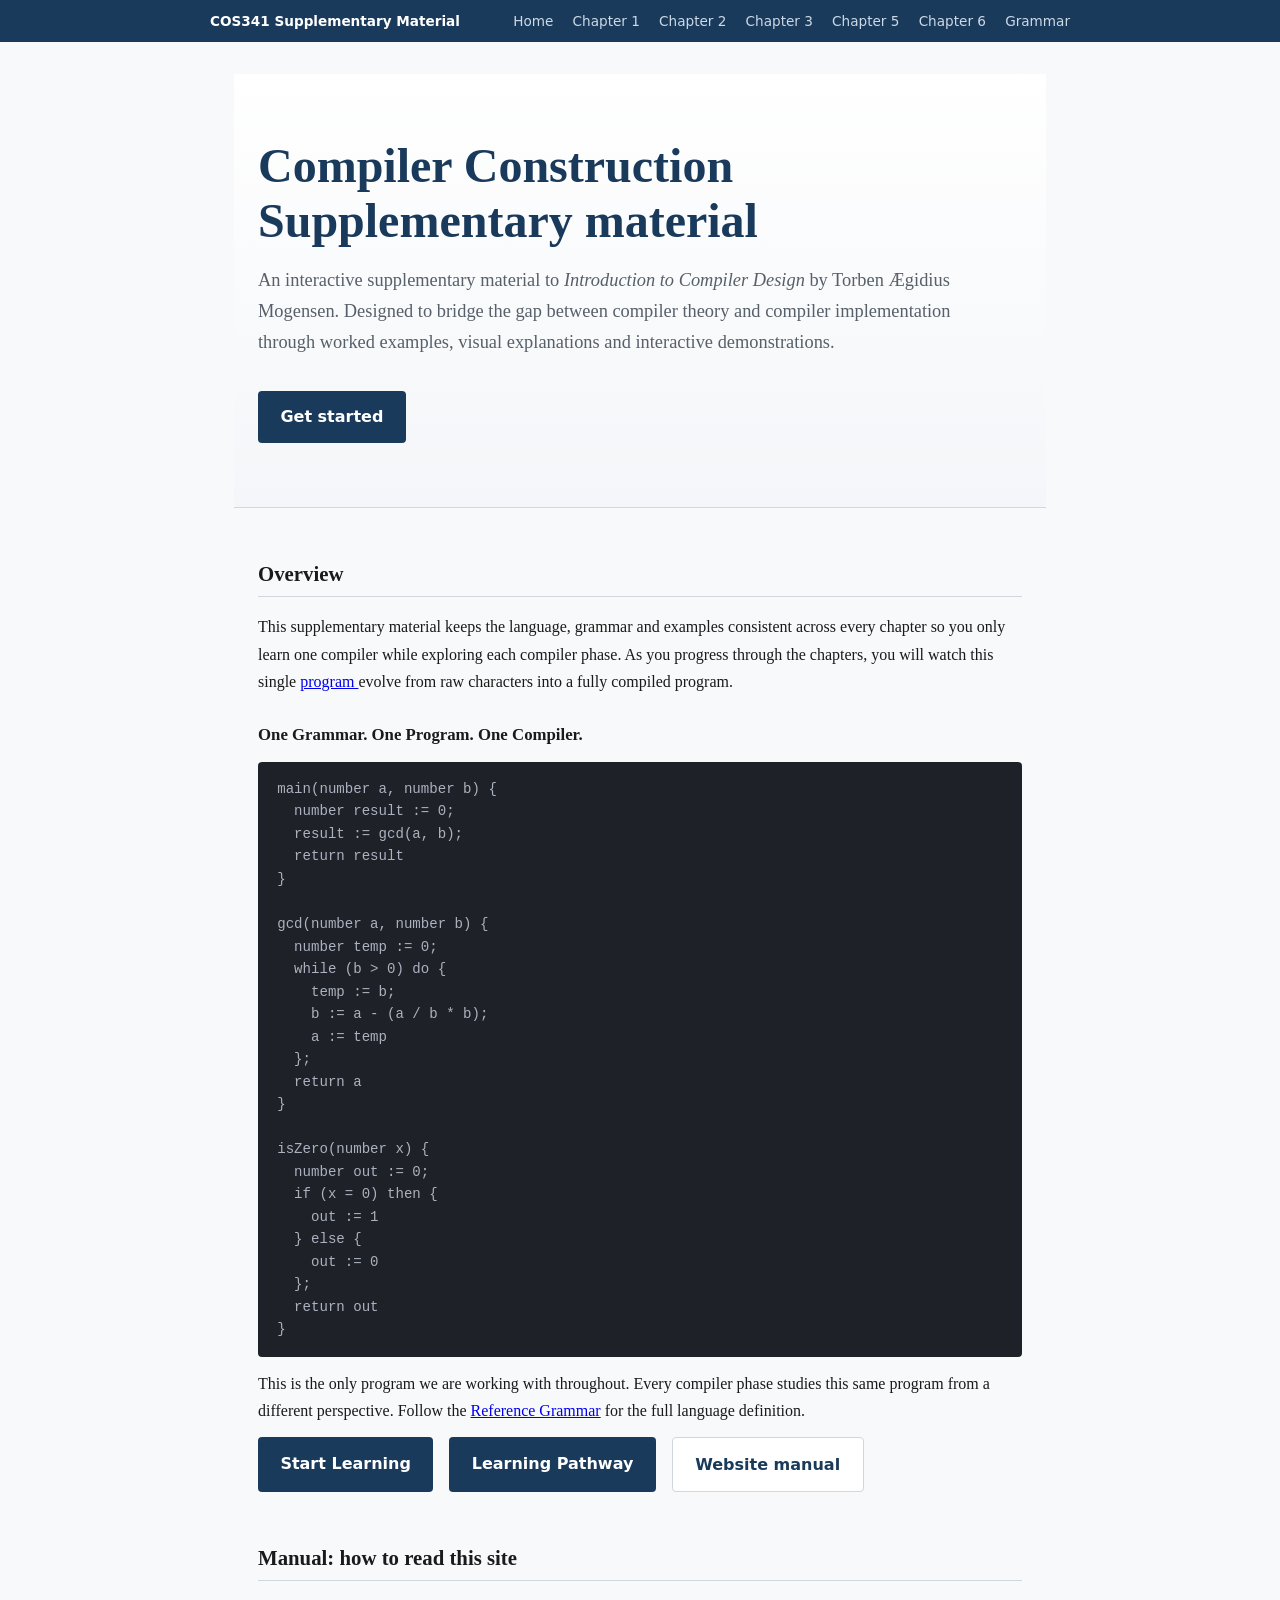
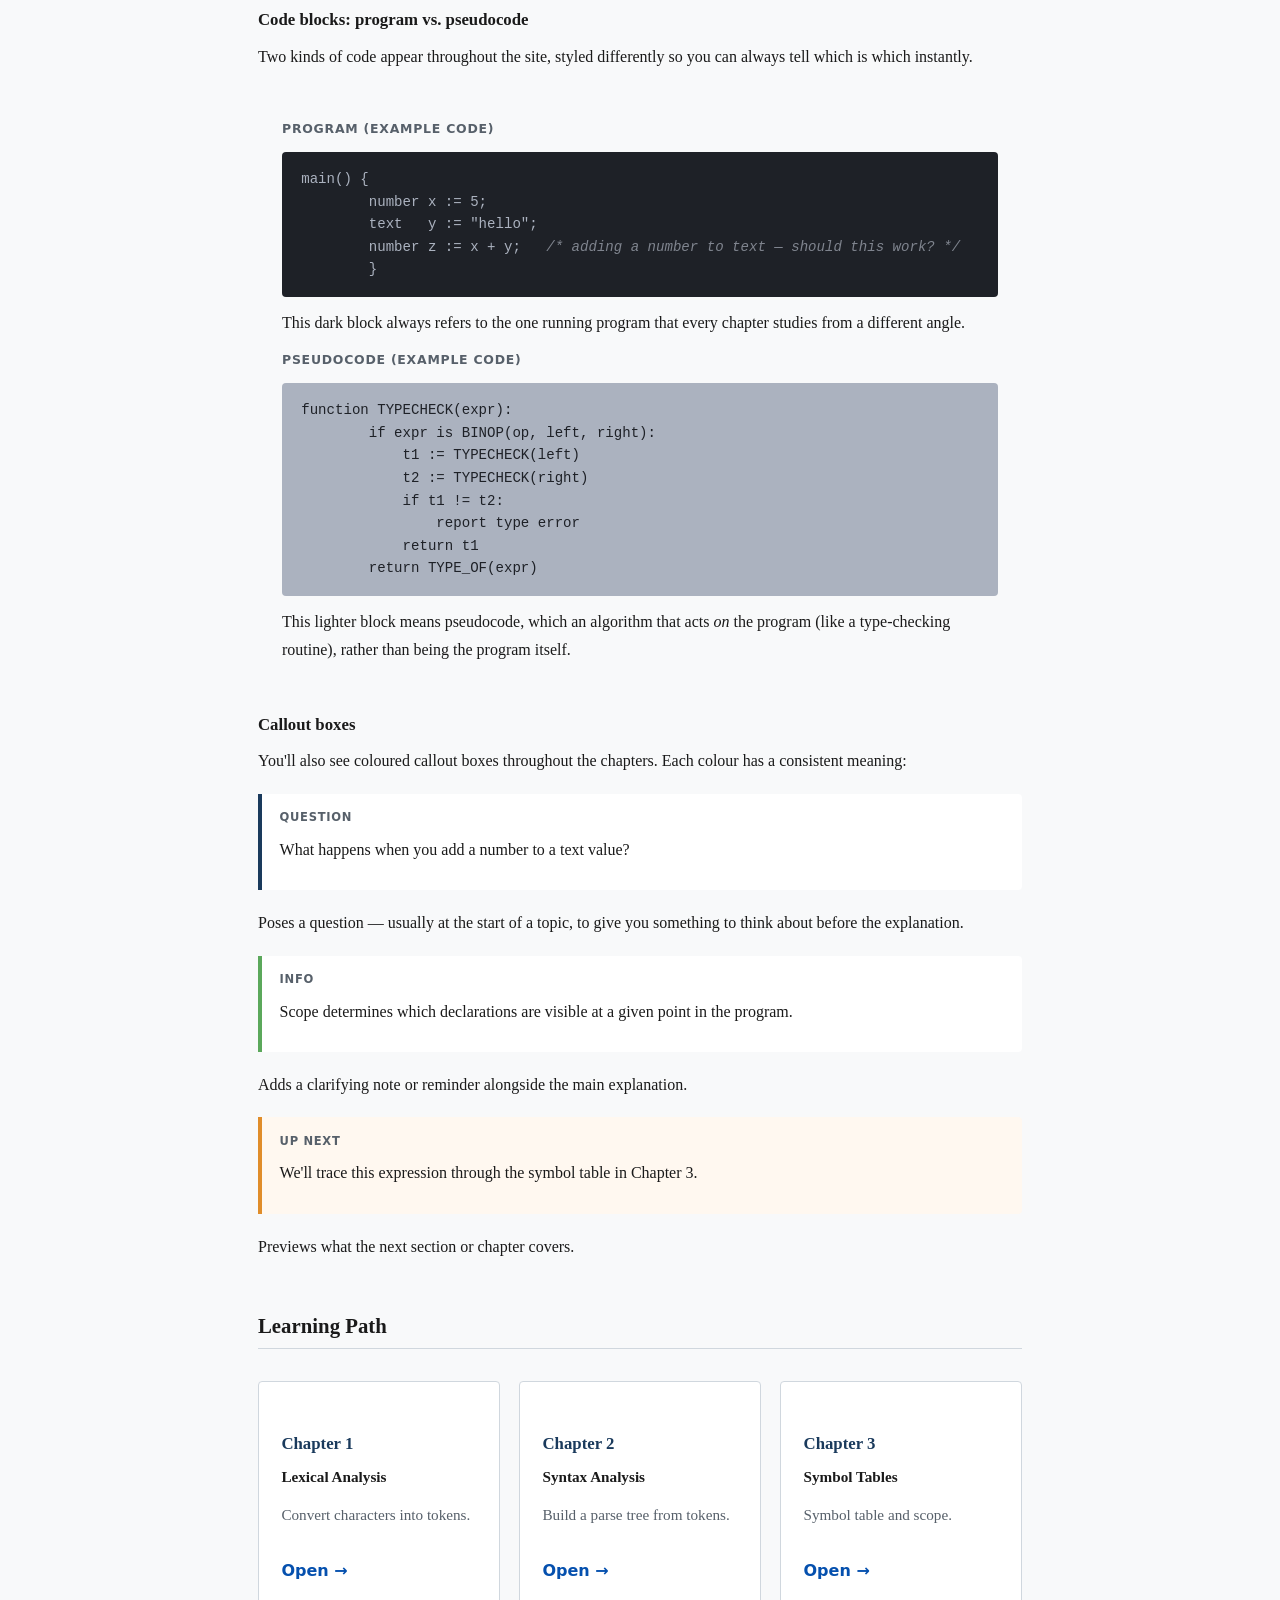
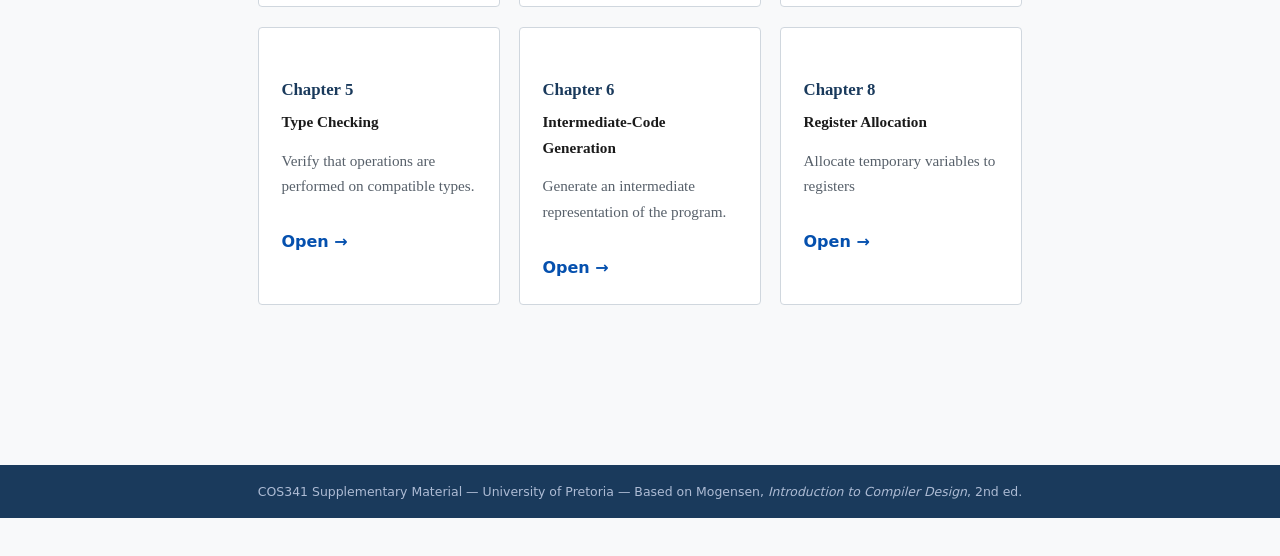
==== commit 049e7b3e: "Add chapter 8 and chapter 1" ====
--- a/pages/Index.html
+++ b/pages/Index.html
@@ -210,6 +210,13 @@
                         <a href="chapter6.html">Open →</a>
                     </div>
 
+                    <div class="chapter-card">
+                        <h3>Chapter 8</h3>
+                        <h4>Register Allocation</h4>
+                        <p> Allocate temporary variables to registers</p>
+                        <a href="chapter8.html">Open →</a>
+                    </div>
+
                 </div>
 
             </section>
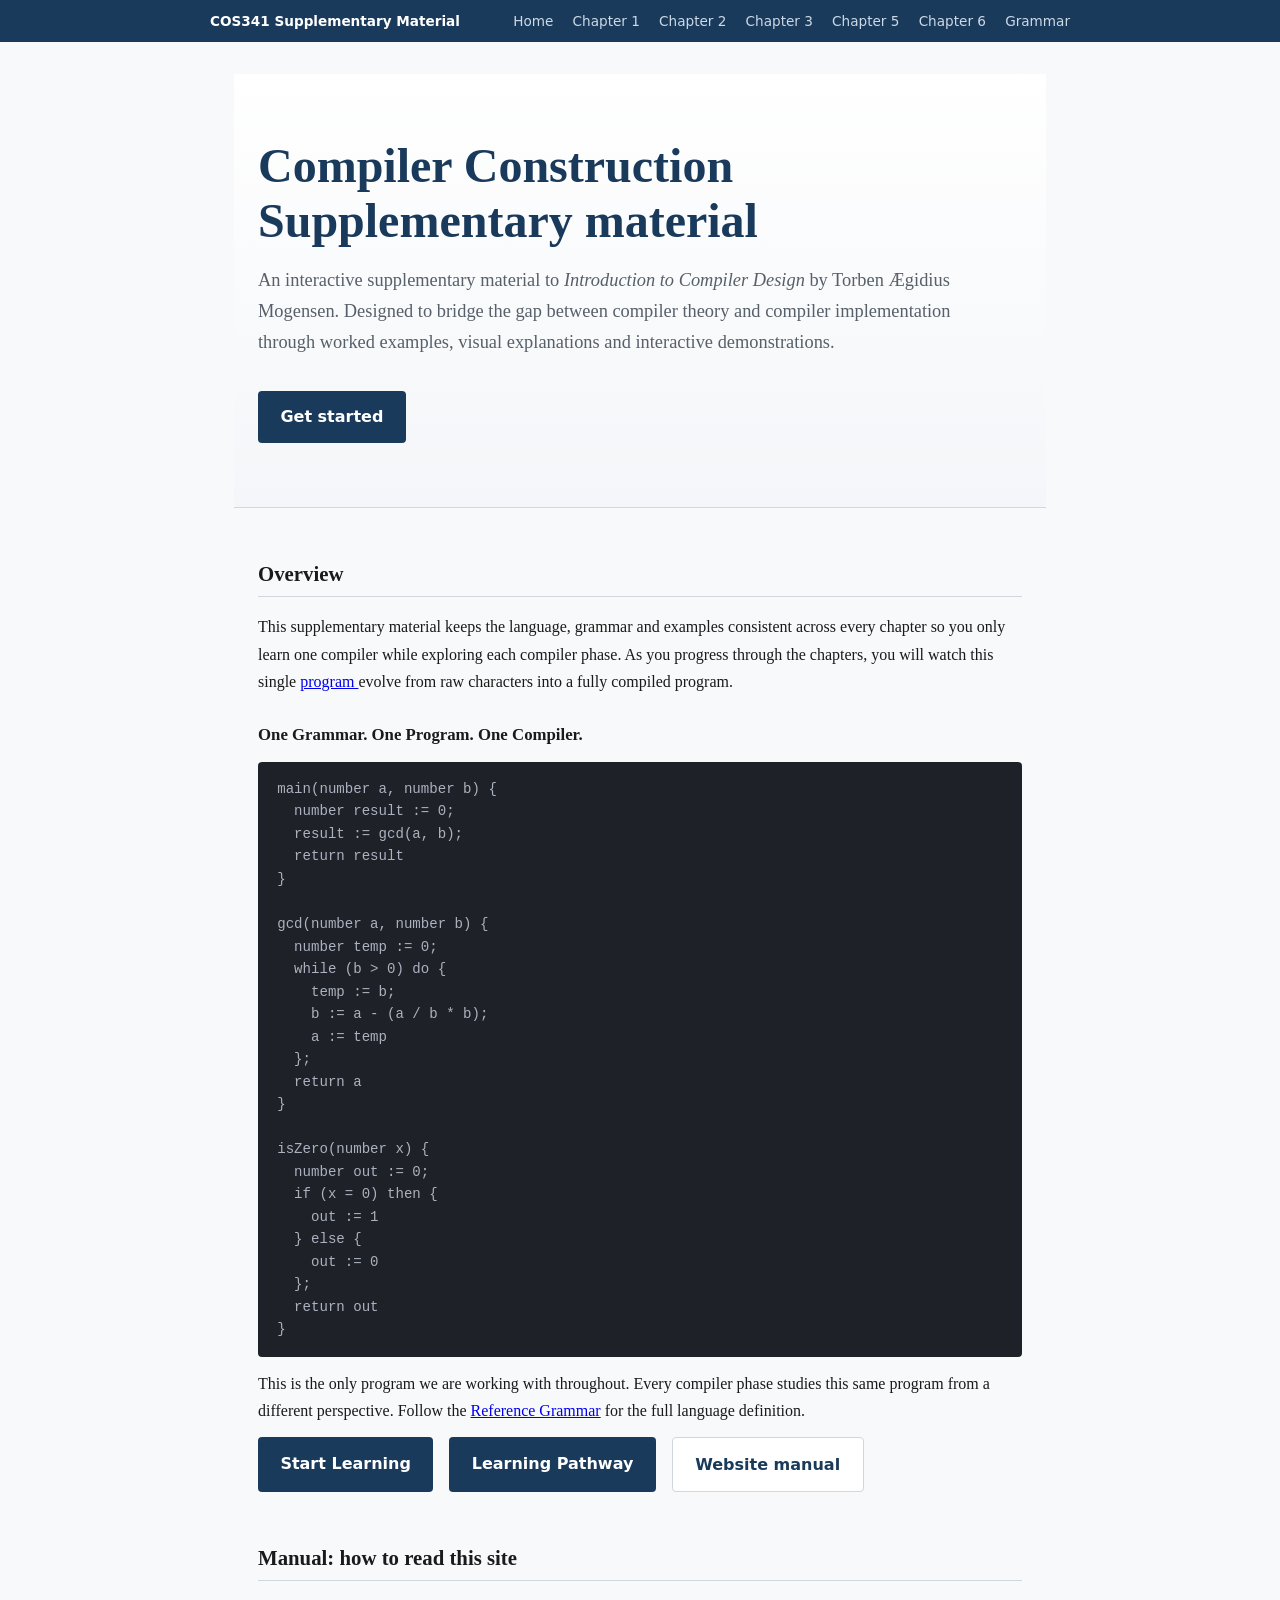
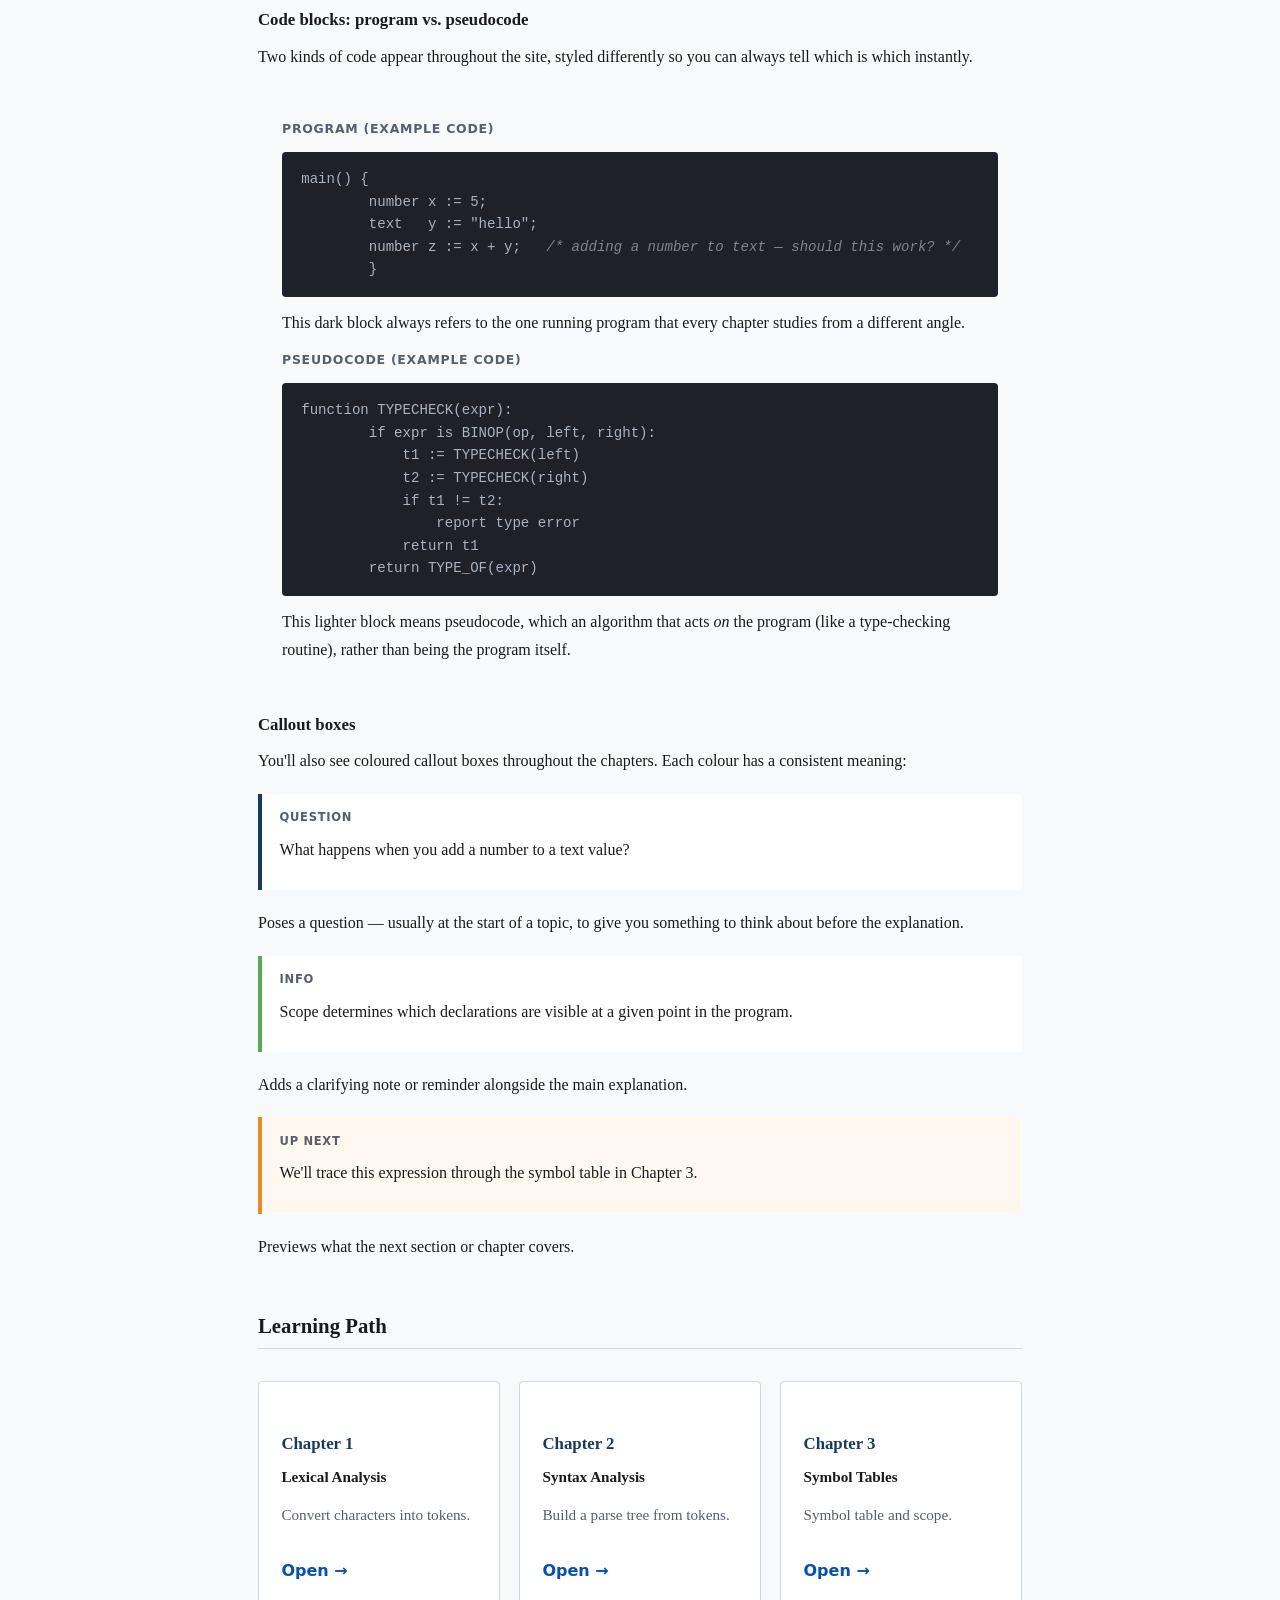
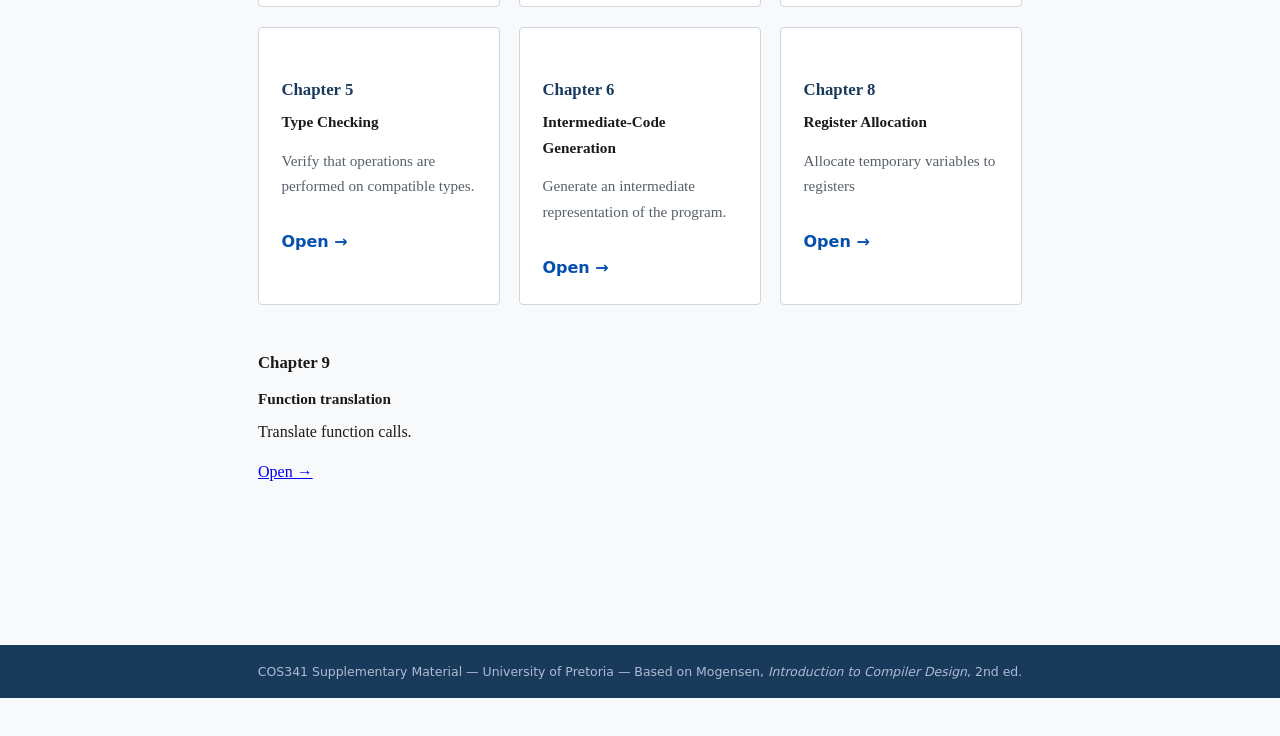
==== commit 26fffd0d: "add new chapter 9 and chapter 5 and 8 diagrams" ====
--- a/pages/Index.html
+++ b/pages/Index.html
@@ -217,7 +217,12 @@
                         <a href="chapter8.html">Open →</a>
                     </div>
 
-                </div>
+                    <div>
+                        <h3>Chapter 9</h3>
+                        <h4>Function translation</h4>
+                        <p>Translate function calls.</p>
+                        <a href="chapter9.html">Open →</a>
+                    </div>
 
             </section>
 
--- a/css/style.css
+++ b/css/style.css
@@ -170,11 +170,6 @@
   font-size: 0.88rem;
   line-height: 1.6;
 }
-/* for pseudocode */
-.code-block--pseudo {
-  background: #abb2bf;
-  color: #1e2127;
-}
 
 .code-block code {
   background: none;
@@ -184,7 +179,6 @@
 }
 
 .code-comment { color: #7f848e; font-style: italic; }
-
 
 /* ── LEARNING OBJECTIVES LIST ─────────────────────────────────── */
 .objectives-list {
@@ -434,3 +428,35 @@
   font-size: 0.78rem;
   margin-top: 3rem;
 }
+
+/* ── EMBEDDED DIAGRAMS (draw.io / diagrams.net) ───────────────── */
+.diagram-embed {
+  margin: 1.2rem 0;
+  border: 1px solid var(--col-border);
+  border-radius: var(--radius);
+  overflow: hidden;
+  background: var(--col-surface);
+}
+
+.diagram-embed iframe {
+  display: block;
+  width: 100%;
+  height: 480px;
+  border: 0;
+}
+
+.diagram-embed__caption {
+  font-family: var(--font-ui);
+  font-size: 0.8rem;
+  line-height: 1.5;
+  color: var(--col-muted);
+  padding: 0.6rem 0.9rem;
+  border-top: 1px solid var(--col-border);
+  background: #f6f8fa;
+  margin: 0;
+}
+
+.diagram-embed__caption code {
+  font-family: var(--font-mono);
+  font-size: 0.85em;
+}
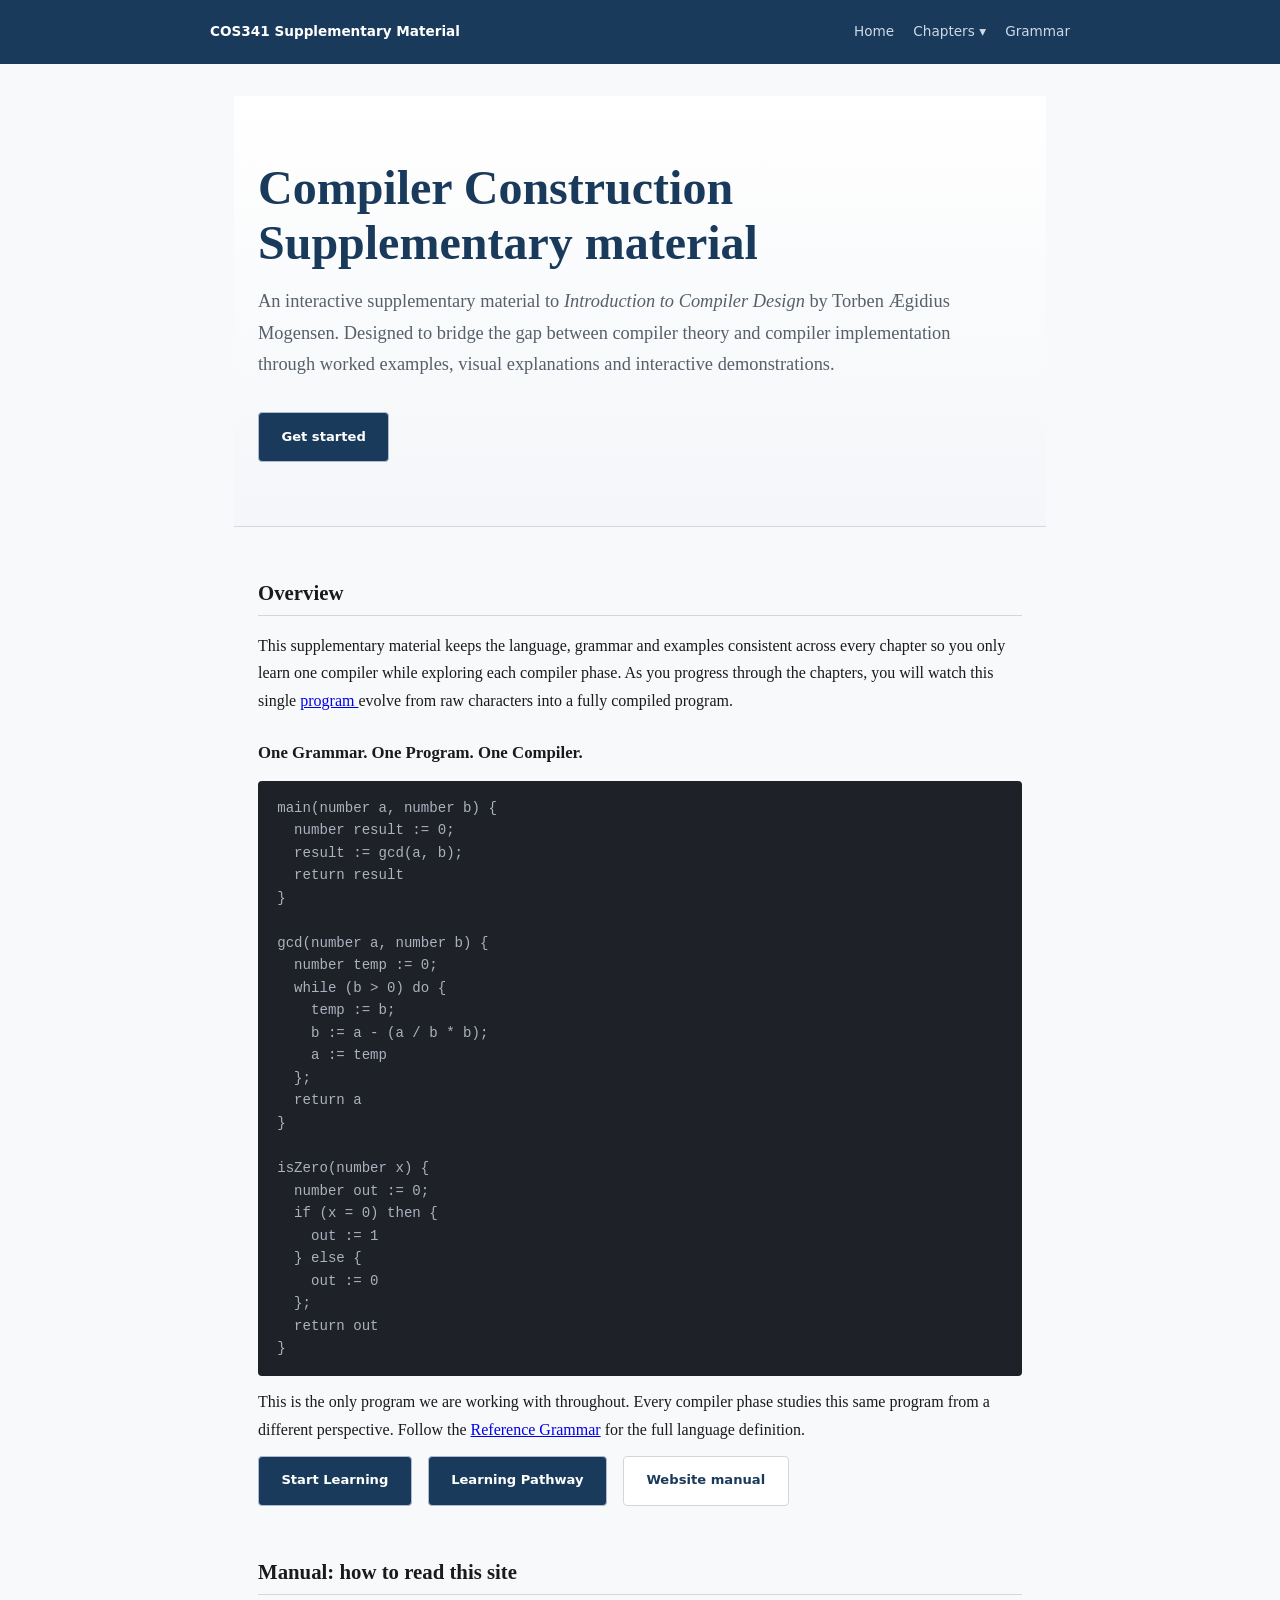
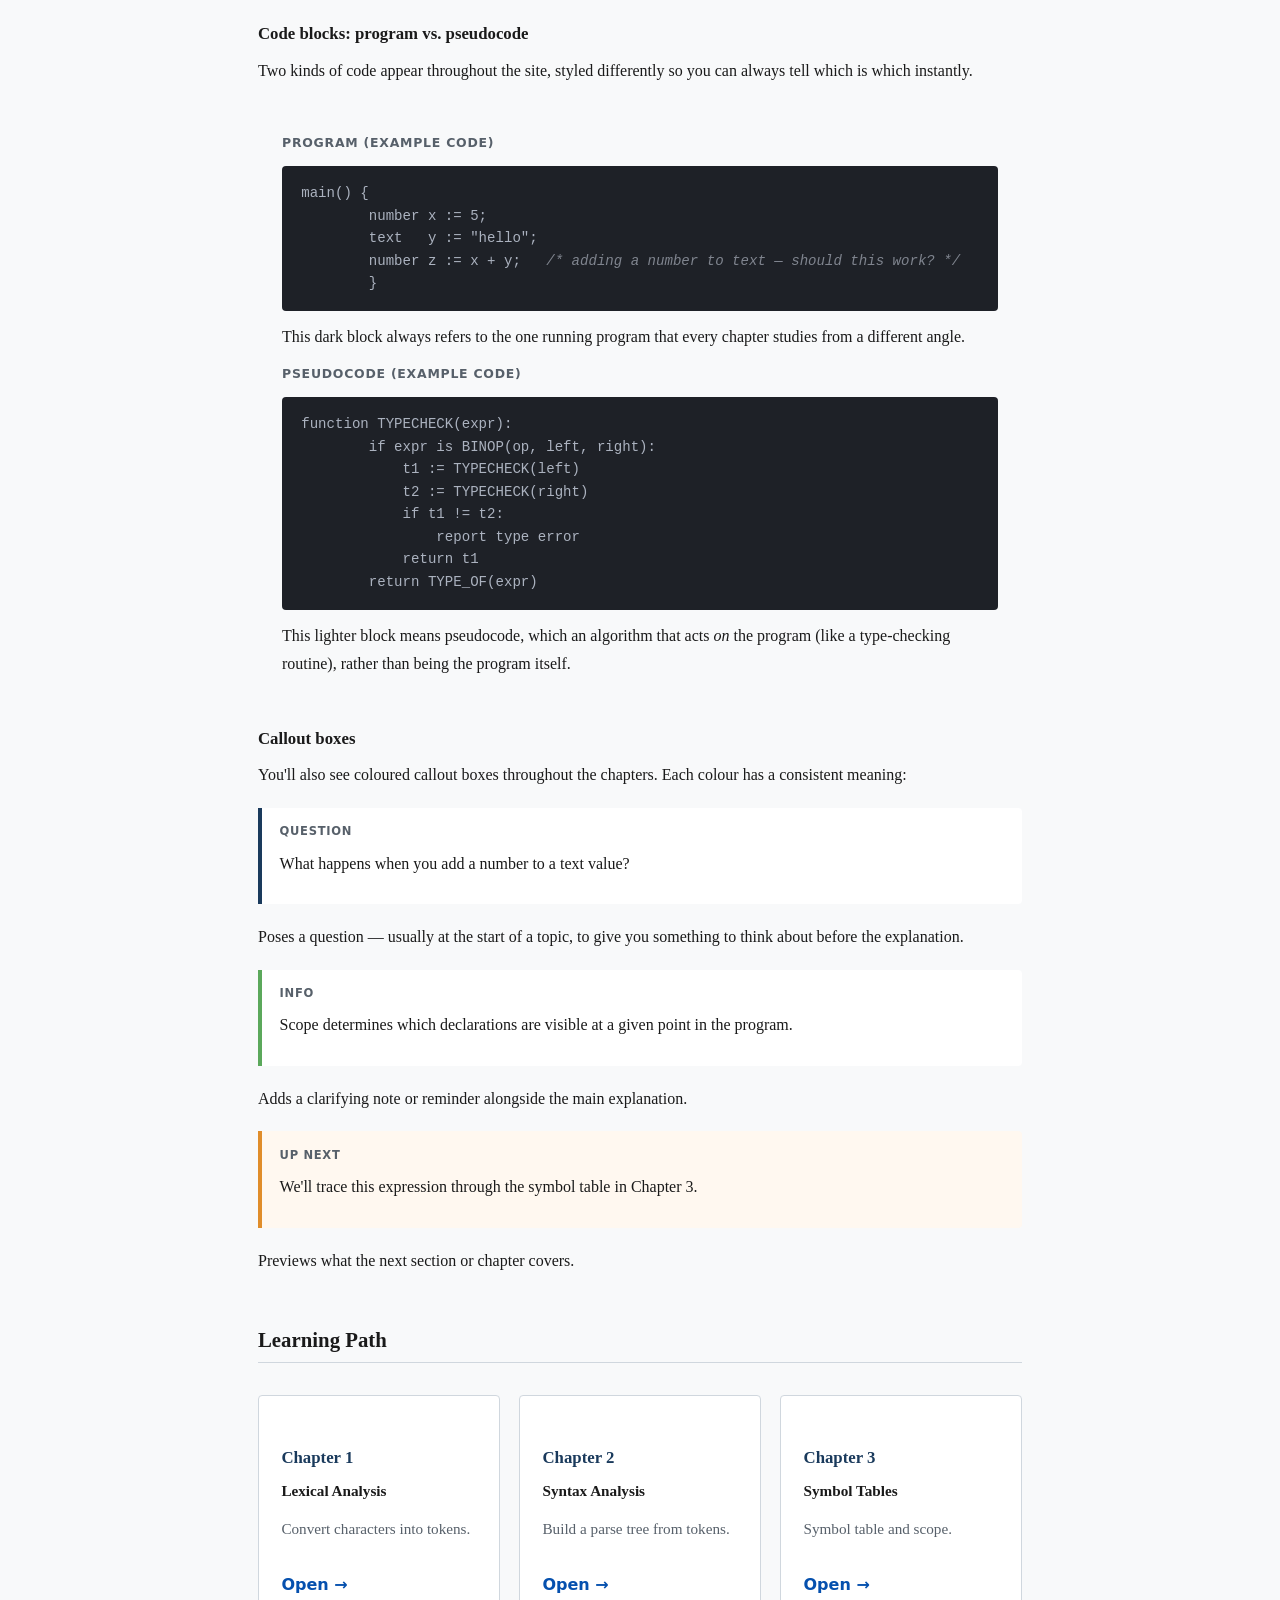
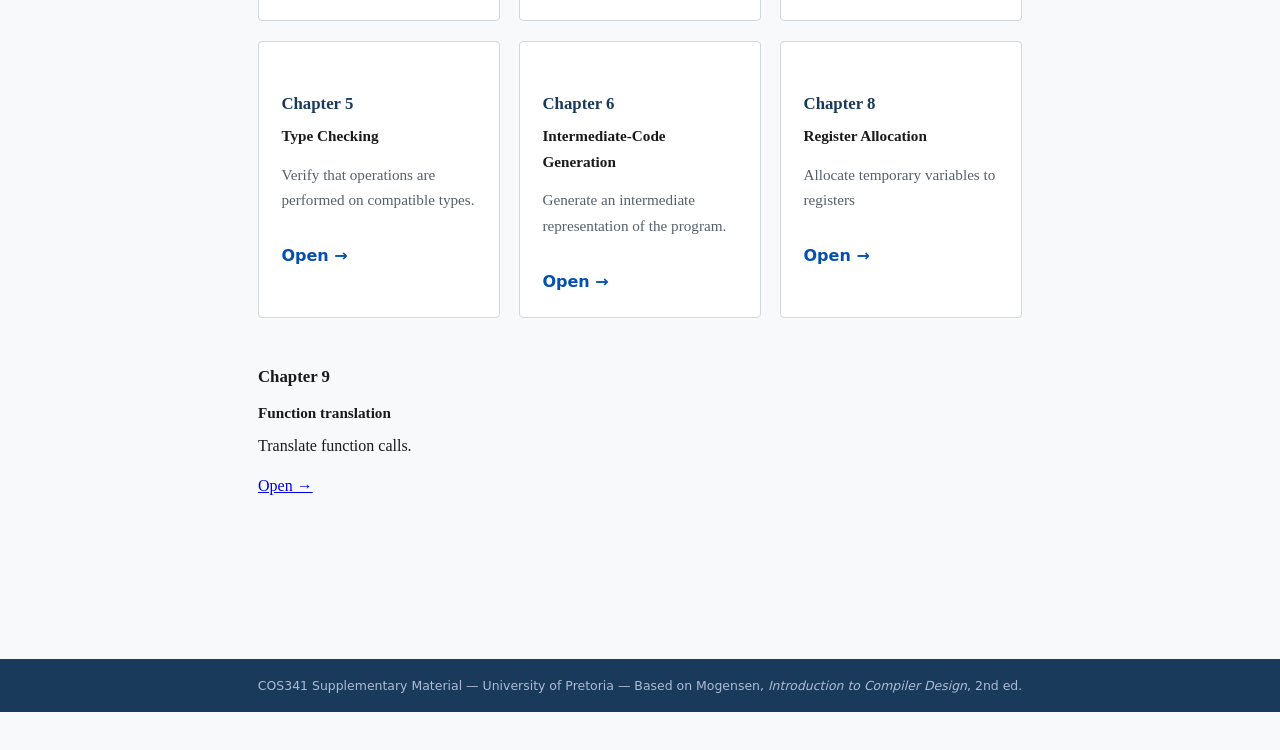
==== commit 0f5e60d1: "fix css files + header" ====
--- a/pages/Index.html
+++ b/pages/Index.html
@@ -5,23 +5,17 @@
     <meta name="viewport" content="width=device-width, initial-scale=1.0">
     <title>COS341 | Compiler Construction</title>
     <link rel="stylesheet" href="../css/style.css">
+    <link rel="stylesheet" href="../css/components.css">
+    <link rel="stylesheet" href="../css/layouts.css">
+    <link rel="stylesheet" href="../css/tables.css">
+    <link rel="stylesheet" href="../css/diagrams.css">
+    <link rel="stylesheet" href="../css/interactive.css">
     <link rel="stylesheet" href="../css/home.css">
+    <script src="../js/header.js" defer></script>
 </head>
 <body>
-    <header class="site-header">
-        <div class="site-header__inner">
-            <span class="site-header__course">COS341 Supplementary Material</span>
-            <nav class="site-header__nav">
-                <a href="#" class="nav--active">Home</a>
-                <a href="chapter1.html">Chapter 1</a>
-                <a href="chapter2.html">Chapter 2</a>
-                <a href="chapter3.html">Chapter 3</a>
-                <a href="chapter5.html">Chapter 5</a>
-                <a href="chapter6.html">Chapter 6</a>
-                <a href="grammar.html">Grammar</a>
-            </nav>
-        </div>
-    </header>
+    
+    <site-header></site-header>
 
     <main class="article">
         <section class="hero">
--- a/css/style.css
+++ b/css/style.css
@@ -8,6 +8,7 @@
   --col-text:      #1a1a1a;
   --col-muted:     #57606a;
   --col-link:      #0550ae;
+  --col-navy-hover: #2E5A88;
   --col-code-bg:   #f0f0f0;
   --col-accent:    #1a3a5c;   /* UP dark navy */
   --col-highlight: #fff3b0;   /* soft amber — hover highlight */
@@ -43,20 +44,29 @@
   padding: 0.6rem 1.5rem;
   font-family: var(--font-ui);
   font-size: 0.85rem;
+  position: relative;        
+  height: 64px;              
+  z-index: 1000;
+  overflow: visible;
 }
 
 .site-header__inner {
   max-width: var(--max-width);
   margin: 0 auto;
+  gap: 1rem;
+  height: 100%;
   display: flex;
   align-items: center;
   justify-content: space-between;
-  gap: 1rem;
 }
 
 .site-header__course { font-weight: 600; }
 
-.site-header__nav { display: flex; gap: 1.2rem; }
+.site-header__nav { 
+  display: flex; 
+  gap: 1.2rem; 
+  align-items: center;
+}
 .site-header__nav a {
   color: #cdd9e5;
   text-decoration: none;
@@ -214,82 +224,7 @@
 .bloom--evaluate  { background: var(--bloom-evaluate); }
 .bloom--create    { background: var(--bloom-create); }
 
-/* ── OPERATIONS TABLE ─────────────────────────────────────────── */
-.op-table-wrapper { overflow-x: auto; margin: 1rem 0; }
-
-.op-table {
-  width: 100%;
-  border-collapse: collapse;
-  font-family: var(--font-ui);
-  font-size: 0.9rem;
-}
-
-.op-table th {
-  background: var(--col-accent);
-  color: #fff;
-  text-align: left;
-  padding: 0.5rem 0.8rem;
-}
-
-.op-table td {
-  padding: 0.45rem 0.8rem;
-  border-bottom: 1px solid var(--col-border);
-  vertical-align: top;
-}
-
-.op-table tbody tr:hover { background: #f0f4f8; }
-
-/* ── IMPLEMENTATION CARDS ─────────────────────────────────────── */
-.impl-grid {
-  display: grid;
-  grid-template-columns: 1fr 1fr;
-  gap: 1rem;
-  margin: 1rem 0;
-}
-
-@media (max-width: 600px) { .impl-grid { grid-template-columns: 1fr; } }
-
-.impl-card {
-  border: 1px solid var(--col-border);
-  border-radius: var(--radius);
-  padding: 1rem;
-  background: var(--col-surface);
-}
-
-.impl-card h4 { color: var(--col-accent); }
-
-.impl-card p { font-size: 0.92rem; margin-bottom: 0.6rem; }
-
-.impl-card__use {
-  color: var(--col-muted);
-  font-style: italic;
-}
-
-.impl-card__structure {
-  margin-top: 0.8rem;
-  padding-top: 0.6rem;
-  border-top: 1px solid var(--col-border);
-  font-family: var(--font-ui);
-  font-size: 0.82rem;
-  color: var(--col-muted);
-  display: flex;
-  flex-direction: column;
-  gap: 0.2rem;
-}
-
-.impl-card__structure strong { color: var(--col-text); }
-
 /* ── INTERACTIVE DEMO ─────────────────────────────────────────── */
-.interactive-demo {
-  display: grid;
-  grid-template-columns: 1fr 1fr;
-  gap: 1.2rem;
-  margin: 1.2rem 0;
-  align-items: start;
-}
-
-@media (max-width: 660px) { .interactive-demo { grid-template-columns: 1fr; } }
-
 .demo-label {
   font-family: var(--font-ui);
   font-size: 0.78rem;
@@ -298,49 +233,6 @@
   letter-spacing: 0.06em;
   color: var(--col-muted);
   margin-bottom: 0.4rem !important;
-}
-
-.code-block--interactive .var-ref {
-  cursor: pointer;
-  border-radius: 2px;
-  transition: background 0.15s;
-}
-
-.code-block--interactive .var-ref:hover {
-  background: rgba(255, 243, 176, 0.3);
-  outline: 1px solid rgba(255, 243, 176, 0.6);
-}
-
-.code-block--interactive .var-ref.active {
-  background: rgba(255, 243, 176, 0.35);
-}
-
-/* symbol table */
-.sym-table {
-  width: 100%;
-  border-collapse: collapse;
-  font-family: var(--font-ui);
-  font-size: 0.85rem;
-}
-
-.sym-table th {
-  background: var(--col-accent);
-  color: #fff;
-  text-align: left;
-  padding: 0.4rem 0.6rem;
-}
-
-.sym-table td {
-  padding: 0.4rem 0.6rem;
-  border-bottom: 1px solid var(--col-border);
-}
-
-.sym-row--inner td:first-child { color: var(--col-muted); }
-
-.sym-row { transition: background 0.15s; }
-
-.sym-row.highlighted {
-  background: var(--col-highlight);
 }
 
 .scope-badge {
--- a/css/components.css
+++ b/css/components.css
@@ -0,0 +1,191 @@
+/* ── SHARED COMPONENTS ───────────────────────────────────────────── */
+
+.info-card,
+.recap-card,
+.impl-card,
+.exercise,
+.checkexp-explain,
+.usage-card,
+.aside-card,
+.algo-box,
+.edge-list,
+.graph-placeholder {
+  background: var(--col-surface);
+  border: 1px solid var(--col-border);
+  border-radius: var(--radius);
+}
+
+.info-card,
+.recap-card,
+.impl-card,
+.usage-card,
+.aside-card {
+  padding: 0.9rem 1rem;
+}
+
+.info-card__label,
+.recap-card__label,
+.impl-card__structure strong,
+.usage-card__chapter,
+.usage-card__title,
+.aside-card__label,
+.edge-group-label {
+  font-family: var(--font-ui);
+}
+
+.info-card__label,
+.recap-card__label,
+.usage-card__chapter,
+.aside-card__label,
+.edge-group-label {
+  font-size: 0.7rem;
+  font-weight: 700;
+  text-transform: uppercase;
+  letter-spacing: 0.07em;
+  color: var(--col-muted);
+}
+
+.info-card__label,
+.recap-card__label {
+  margin-bottom: 0.4rem !important;
+}
+
+.recap-card__label {
+  margin-bottom: 0.3rem !important;
+}
+
+.impl-card {
+  padding: 1rem;
+}
+
+.impl-card h4 { color: var(--col-accent); }
+
+.impl-card p { font-size: 0.92rem; margin-bottom: 0.6rem; }
+
+.impl-card__use {
+  color: var(--col-muted);
+  font-style: italic;
+}
+
+.impl-card__structure {
+  margin-top: 0.8rem;
+  padding-top: 0.6rem;
+  border-top: 1px solid var(--col-border);
+  font-family: var(--font-ui);
+  font-size: 0.82rem;
+  color: var(--col-muted);
+  display: flex;
+  flex-direction: column;
+  gap: 0.2rem;
+}
+
+.impl-card__structure strong { color: var(--col-text); }
+
+.exercise {
+  padding: 1rem 1.1rem;
+  margin-bottom: 1rem;
+}
+
+.exercise__level {
+  margin-bottom: 0.4rem !important;
+  display: flex;
+  align-items: center;
+  gap: 0.5rem;
+  font-family: var(--font-ui);
+  font-size: 0.88rem;
+  font-weight: 600;
+}
+
+.exercise p { font-size: 0.95rem; }
+
+.exercise__hint {
+  margin-top: 0.8rem;
+  font-size: 0.9rem;
+}
+
+.exercise__hint summary {
+  cursor: pointer;
+  font-family: var(--font-ui);
+  font-size: 0.82rem;
+  color: var(--col-link);
+  user-select: none;
+}
+
+.exercise__hint summary:hover { text-decoration: underline; }
+
+.exercise__hint p {
+  margin-top: 0.6rem;
+  background: #f6f8fa;
+  border-left: 3px solid var(--col-border);
+  padding: 0.6rem 0.8rem;
+  border-radius: 0 var(--radius) var(--radius) 0;
+}
+
+.checkexp-explain {
+  padding: 1rem;
+  min-height: 220px;
+}
+
+.usage-card {
+  padding: 1rem;
+}
+
+.usage-card__title {
+  font-size: 0.92rem;
+  font-weight: 700;
+  color: var(--col-accent);
+  margin-bottom: 0.5rem !important;
+}
+
+.usage-card p:last-child {
+  font-size: 0.85rem;
+  line-height: 1.55;
+}
+
+.aside-card {
+  padding: 0.9rem;
+  margin-bottom: 1rem;
+}
+
+.aside-card__label {
+  margin-bottom: 0.6rem !important;
+}
+
+.edge-list {
+  overflow: hidden;
+}
+
+.edge-group { padding: 0.5rem 0.7rem; border-bottom: 1px solid var(--col-border); }
+.edge-group:last-child { border-bottom: none; }
+
+.edge-item {
+  font-family: var(--font-mono);
+  font-size: 0.8rem;
+  color: var(--col-accent);
+  padding: 0.1rem 0;
+}
+
+.graph-placeholder {
+  display: flex;
+  flex-direction: column;
+  align-items: center;
+  justify-content: center;
+  min-height: 320px;
+  gap: 0.4rem;
+  padding: 1rem;
+}
+
+.graph-placeholder__label {
+  font-family: var(--font-ui);
+  font-size: 0.9rem;
+  font-weight: 700;
+  color: var(--col-muted);
+  margin: 0 !important;
+}
+
+.graph-placeholder__sub {
+  font-family: var(--font-ui);
+  font-size: 0.78rem;
+  color: #b0bec5;
+  margin: 0 !important;
+}
--- a/css/layouts.css
+++ b/css/layouts.css
@@ -0,0 +1,165 @@
+/* ── SHARED LAYOUTS ─────────────────────────────────────────────── */
+
+/* General two-column content layouts */
+.two-col,
+.two-col-recap,
+.rules-grid,
+.notation-grid,
+.frame-layout,
+.xlat,
+.interference-layout,
+.annotated,
+.annotated-code,
+.checkexp-layout {
+  display: grid;
+  gap: 1rem;
+  align-items: start;
+}
+
+.two-col,
+.two-col-recap,
+.rules-grid,
+.interference-layout {
+  grid-template-columns: 1fr 1fr;
+}
+
+.two-col,
+.two-col-recap,
+.interference-layout {
+  margin: 1rem 0;
+}
+
+.notation-grid {
+  grid-template-columns: 1fr 1fr;
+  gap: 0.5rem 1.2rem;
+  margin-top: 0.4rem;
+}
+
+.frame-layout,
+.xlat,
+.annotated,
+.annotated-code {
+  margin: 1rem 0;
+}
+
+.frame-layout,
+.xlat,
+.annotated,
+.annotated-code,
+.checkexp-layout {
+  grid-template-columns: 1fr 1fr;
+}
+
+.annotated-code {
+  gap: 1.2rem;
+}
+
+@media (max-width: 760px) {
+  .two-col,
+  .two-col-recap,
+  .rules-grid,
+  .interference-layout,
+  .frame-layout,
+  .xlat,
+  .annotated,
+  .annotated-code,
+  .checkexp-layout {
+    grid-template-columns: 1fr;
+  }
+}
+
+@media (max-width: 660px) {
+  .interactive-demo {
+    grid-template-columns: 1fr;
+  }
+}
+
+@media (max-width: 620px) {
+  .rules-grid { grid-template-columns: 1fr; }
+}
+
+@media (max-width: 600px) {
+  .notation-grid { grid-template-columns: 1fr; }
+}
+
+@media (max-width: 560px) {
+  .two-col,
+  .two-col-recap,
+  .interference-layout {
+    grid-template-columns: 1fr;
+  }
+}
+
+@media (max-width: 580px) {
+  .stepper-body,
+  .stepper-body--stack {
+    grid-template-columns: 1fr;
+  }
+}
+
+/* Shared card and paired-content layouts */
+.side-by-side-section {
+  display: flex;
+  flex-wrap: wrap;
+  justify-content: space-between;
+  gap: 1.2rem;
+  align-items: flex-start;
+  margin: 1.2rem 0;
+}
+
+.side-by-side-item {
+  flex: 0 1 48%;
+  min-width: 0;
+  background: transparent;
+  border: none;
+  border-radius: 0;
+  padding: 0;
+}
+
+.side-by-side-item h3,
+.side-by-side-item h4 {
+  margin-top: 0;
+}
+
+.impl-grid {
+  display: grid;
+  grid-template-columns: 1fr 1fr;
+  gap: 1rem;
+  margin: 1rem 0;
+}
+
+.interactive-demo {
+  display: grid;
+  grid-template-columns: 1fr 1fr;
+  gap: 1.2rem;
+  margin: 1.2rem 0;
+  align-items: start;
+}
+
+.checkexp-layout {
+  gap: 1.2rem;
+  margin: 1rem 0;
+}
+
+.trace-setup {
+  display: grid;
+  grid-template-columns: 1.4fr 0.6fr;
+  gap: 1.2rem;
+  margin-bottom: 1.2rem;
+  align-items: start;
+}
+
+@media (max-width: 560px) {
+  .trace-setup { grid-template-columns: 1fr; }
+}
+
+@media (max-width: 600px) {
+  .impl-grid { grid-template-columns: 1fr; }
+}
+
+/* Shared responsive sizing */
+.isolated-grid {
+  display: grid;
+  grid-template-columns: repeat(2, 1fr);
+  gap: 0.5rem;
+}
--- a/css/tables.css
+++ b/css/tables.css
@@ -0,0 +1,241 @@
+/* ── SHARED TABLES ───────────────────────────────────────────────── */
+
+.grammar-subset {
+  overflow-x: auto;
+  margin: 0.8rem 0 1.4rem;
+  width: fit-content;
+  max-width: 100%;
+}
+
+.grammar-subset--large { width: 100%; }
+
+.grammar-subset .op-table {
+  width: auto;
+  max-width: 100%;
+  background: #f2f2f2;
+  border-collapse: collapse;
+  border-spacing: 0;
+  font-size: 0.78rem;
+  table-layout: auto;
+}
+
+.grammar-subset .op-table th,
+.grammar-subset .op-table td {
+  border: none;
+  padding: 0.55rem 0.7rem;
+  text-align: left;
+  vertical-align: top;
+  background: transparent;
+}
+
+.grammar-subset .op-table td code {
+  font-size: 1.02rem;
+  line-height: 1.6;
+}
+
+.grammar-subset .op-table thead th {
+  background: #e6e6e6;
+  color: var(--col-accent);
+  font-weight: 700;
+  border-bottom: 0;
+}
+
+.grammar-subset .op-table tbody tr { border-bottom: none; }
+
+.grammar-subset .op-table tbody tr:nth-child(even) {
+  background: rgba(255, 255, 255, 0.15);
+}
+
+.grammar-subset .op-table code {
+  background: rgba(255, 255, 255, 0.5);
+}
+
+.op-table-wrapper,
+.parse-table-wrapper {
+  overflow-x: auto;
+  margin: 1rem 0;
+}
+
+.op-table,
+.sym-table,
+.parse-table,
+.grammar-subset .op-table {
+  border-collapse: collapse;
+  font-family: var(--font-ui);
+}
+
+.op-table {
+  width: 100%;
+  font-size: 0.9rem;
+}
+
+.op-table th,
+.sym-table th {
+  background: var(--col-accent);
+  color: #fff;
+  text-align: left;
+}
+
+.op-table th,
+.op-table td,
+.sym-table th,
+.sym-table td {
+  padding: 0.45rem 0.8rem;
+  border-bottom: 1px solid var(--col-border);
+}
+
+.op-table tbody tr:hover,
+.sym-table tbody tr:hover {
+  background: #f0f4f8;
+}
+
+.sym-table {
+  width: 100%;
+  font-size: 0.85rem;
+}
+
+.sym-row--inner td:first-child { color: var(--col-muted); }
+
+.sym-row.highlighted {
+  background: var(--col-highlight);
+}
+
+.parse-table {
+  font-size: 0.78rem;
+  min-width: 100%;
+}
+
+.parse-table th {
+  background: var(--col-accent);
+  color: #fff;
+  padding: 0.45rem 0.5rem;
+  text-align: center;
+  font-weight: 700;
+  white-space: nowrap;
+  border: 1px solid #2a4a70;
+}
+
+.pt-corner {
+  text-align: left !important;
+  min-width: 90px;
+}
+
+.pt-nt {
+  font-family: var(--font-mono);
+  font-size: 0.8rem;
+  font-weight: 700;
+  color: var(--col-accent);
+  background: #eef2f8;
+  padding: 0.4rem 0.6rem;
+  border: 1px solid var(--col-border);
+  white-space: nowrap;
+}
+
+.pt-empty {
+  background: #fafafa;
+  border: 1px solid #e8e8e8;
+  padding: 0.4rem 0.5rem;
+}
+
+.pt-cell {
+  background: var(--col-surface);
+  border: 1px solid var(--col-border);
+  padding: 0.4rem 0.5rem;
+  text-align: center;
+  font-family: var(--font-mono);
+  font-size: 0.8rem;
+  font-weight: 700;
+  color: var(--col-accent);
+  cursor: pointer;
+  transition: background 0.12s;
+}
+
+.pt-cell:hover { background: #e8f0fe; }
+
+.pt-cell.active {
+  background: #fff3b0;
+  outline: 2px solid #e6ac00;
+}
+
+.parse-table--static .pt-cell {
+  cursor: default;
+  vertical-align: middle;
+  min-width: 80px;
+  padding: 0.4rem 0.5rem;
+  text-align: center;
+}
+
+.parse-table--static .pt-cell:hover { background: inherit; }
+
+.pt-cell--r1 { border-left: 3px solid var(--bloom-apply); background: #f6f9ff; }
+.pt-cell--r2 { border-left: 3px solid var(--bloom-understand); background: #f0f9f0; }
+
+.pt-set {
+  display: block;
+  font-family: var(--font-mono);
+  font-size: 0.78rem;
+  font-weight: 700;
+  color: #1a3a5c;
+  line-height: 1.3;
+  margin-bottom: 0.2rem;
+}
+
+.pt-set--follow {
+  color: #1a5c2a;
+  font-style: italic;
+}
+
+.pt-num {
+  display: inline-block;
+  font-family: var(--font-ui);
+  font-size: 0.62rem;
+  font-weight: 700;
+  background: var(--col-accent);
+  color: #fff;
+  padding: 0.05em 0.4em;
+  border-radius: 2px;
+}
+
+.pt-why { display: none; }
+
+.slr-table-plain td,
+.slr-table-plain th {
+  text-align: center;
+}
+
+.slr-table th.slr-table__group {
+  background: var(--col-accent);
+  color: #fff;
+  text-align: center;
+}
+
+.slr-table td,
+.slr-table th {
+  text-align: center;
+}
+
+.slr-table tbody tr {
+  cursor: pointer;
+  transition: background 0.15s;
+}
+
+.slr-table tbody tr:hover { background: #f0f4f8; }
+
+.slr-table tbody tr.is-selected { background: #d9ecff; }
+
+.slr-cell--reduce {
+  background: #fff8f0;
+  color: var(--bloom-apply);
+  font-weight: 600;
+}
+
+.slr-cell--accept {
+  background: #eafaf0;
+  color: var(--bloom-understand);
+  font-weight: 700;
+}
+
+.slr-table tbody tr:focus-visible {
+  outline: 2px solid var(--col-accent);
+  outline-offset: -2px;
+}
--- a/css/diagrams.css
+++ b/css/diagrams.css
@@ -0,0 +1,223 @@
+/* ── SHARED DIAGRAMS ──────────────────────────────────────────────── */
+
+.diagram-embed {
+  margin: 1.2rem 0;
+  border: 1px solid var(--col-border);
+  border-radius: var(--radius);
+  overflow: hidden;
+  background: var(--col-surface);
+}
+
+.diagram-embed iframe {
+  display: block;
+  width: 100%;
+  height: 480px;
+  border: 0;
+}
+
+.diagram-embed__caption {
+  font-family: var(--font-ui);
+  font-size: 0.8rem;
+  line-height: 1.5;
+  color: var(--col-muted);
+  padding: 0.6rem 0.9rem;
+  border-top: 1px solid var(--col-border);
+  background: #f6f8fa;
+  margin: 0;
+}
+
+.diagram-embed__caption code {
+  font-family: var(--font-mono);
+  font-size: 0.85em;
+}
+
+.attr-diagram {
+  background: var(--col-surface);
+  border: 1px solid var(--col-border);
+  border-radius: var(--radius);
+  padding: 1.2rem;
+  margin: 1rem 0;
+  text-align: center;
+  font-family: var(--font-ui);
+  font-size: 0.88rem;
+  overflow-x: auto;
+}
+
+.attr-tree { display: inline-block; min-width: 560px; }
+
+.attr-node {
+  display: inline-block;
+  padding: 0.4rem 0.8rem;
+  border: 2px solid var(--col-border);
+  border-radius: var(--radius);
+  background: #f6f8fa;
+  font-family: var(--font-mono);
+  font-size: 0.82rem;
+  margin-bottom: 0.6rem;
+}
+
+.attr-node--root {
+  border-color: var(--col-accent);
+  background: #eef2f8;
+  font-size: 0.88rem;
+  margin-bottom: 1rem;
+  display: block;
+  width: fit-content;
+  margin-left: auto;
+  margin-right: auto;
+}
+
+.attr-node--result {
+  border-color: var(--bloom-understand);
+  background: #f0f9f0;
+  display: block;
+  width: fit-content;
+  margin: 0.8rem auto 0;
+  font-family: var(--font-ui);
+  font-size: 0.85rem;
+}
+
+.attr-children {
+  display: flex;
+  justify-content: center;
+  gap: 1.5rem;
+  margin-bottom: 0.6rem;
+}
+
+.attr-branch {
+  display: flex;
+  flex-direction: column;
+  align-items: center;
+  gap: 0.3rem;
+}
+
+.attr-arrow--down {
+  font-size: 0.75rem;
+  color: var(--col-muted);
+}
+
+.attr-badge {
+  font-size: 0.68rem;
+  padding: 0.1em 0.4em;
+  border-radius: 2px;
+  font-weight: 700;
+  margin-left: 0.3rem;
+}
+
+.attr-badge--synth {
+  background: #d1fae5;
+  color: #065f46;
+}
+
+.attr-legend {
+  margin-top: 0.8rem;
+  font-size: 0.78rem;
+  color: var(--col-muted);
+}
+
+.flowchart {
+  display: flex;
+  flex-direction: column;
+  align-items: center;
+  gap: 0.3rem;
+  padding: 1rem;
+  font-family: var(--font-ui);
+  font-size: 0.82rem;
+}
+
+.fc-node {
+  padding: 0.35rem 1rem;
+  border-radius: var(--radius);
+  font-family: var(--font-mono);
+  font-size: 0.8rem;
+  font-weight: 600;
+  text-align: center;
+  min-width: 140px;
+}
+
+.fc-label  { background: #e8f4fd; border: 2px solid #3b89c8; color: #1a3a5c; }
+.fc-diamond{ background: #fff8f0; border: 2px solid var(--bloom-apply); color: #5a3000; border-radius: 6px; padding: 0.35rem 0.8rem; }
+.fc-rect   { background: #f0f9f0; border: 2px solid var(--bloom-understand); color: #1a4a1a; }
+.fc-goto   { background: #f9f0ff; border: 2px dashed #9b59b6; color: #4a1a6a; font-style: italic; }
+
+.fc-arrow { color: var(--col-muted); font-size: 1.1rem; line-height: 1; }
+
+.fc-branches { display: flex; gap: 3rem; }
+
+.fc-branch {
+  display: flex;
+  flex-direction: column;
+  align-items: center;
+  gap: 0.3rem;
+}
+
+.fc-branch-label {
+  font-family: var(--font-ui);
+  font-size: 0.72rem;
+  font-weight: 700;
+  color: var(--col-muted);
+}
+
+.slr-state-diagram {
+  min-height: 200px;
+  margin: 1rem 0;
+}
+
+.slr-state-panel__body {
+  display: grid;
+  grid-template-columns: minmax(0, 1.05fr) minmax(0, 0.95fr);
+  gap: 1.5rem;
+  align-items: start;
+}
+
+.slr-state-panel__body .slr-state-diagram {
+  min-width: 0;
+  margin: 0;
+}
+
+.slr-state-panel__explanation {
+  min-width: 0;
+}
+
+.slr-state-panel__explanation > :first-child { margin-top: 0; }
+
+.slr-dfa-svg {
+  display: block;
+  width: 100%;
+  height: auto;
+  max-height: 470px;
+}
+
+.slr-dfa-edge {
+  stroke: #64748b;
+  stroke-width: 2;
+}
+
+.slr-dfa-edge-label {
+  fill: #344454;
+  font-family: var(--font-mono);
+  font-size: 13px;
+}
+
+.slr-dfa-state circle {
+  fill: #cce5ff;
+  stroke: #36393d;
+  stroke-width: 2.5;
+}
+
+.slr-dfa-state text {
+  fill: #243447;
+  font-family: var(--font-ui);
+  font-size: 16px;
+  font-weight: 700;
+}
+
+.slr-dfa-state.is-highlighted circle {
+  fill: #ffdf9e;
+  stroke: #c77716;
+  stroke-width: 4;
+}
+
+.slr-dfa-state.is-highlighted text {
+  fill: #5c3a0d;
+}
--- a/css/interactive.css
+++ b/css/interactive.css
@@ -0,0 +1,172 @@
+/* ── SHARED INTERACTIVE CONTROLS ────────────────────────────────── */
+
+.btn {
+  font-family: var(--font-ui);
+  font-size: 0.82rem;
+  padding: 0.35rem 0.9rem;
+  border: 1px solid #adbbd4;
+  border-radius: 3px;
+  background: transparent;
+  color: #fff;
+  cursor: pointer;
+  transition: background 0.12s;
+}
+
+.btn:hover:not(:disabled) { background: rgba(255,255,255,0.15); }
+.btn:disabled { opacity: 0.35; cursor: not-allowed; }
+
+.stepper,
+.stepper--stack {
+  border: 1px solid var(--col-border);
+  border-radius: var(--radius);
+  overflow: hidden;
+  background: var(--col-surface);
+  margin: 1rem 0;
+}
+
+.stepper-controls {
+  background: var(--col-accent);
+  padding: 0.7rem 1rem;
+  display: flex;
+  align-items: center;
+  justify-content: space-between;
+  gap: 1rem;
+}
+
+.stepper-counter {
+  font-family: var(--font-ui);
+  font-size: 0.85rem;
+  color: #cdd9e5;
+}
+
+.stepper-body {
+  display: grid;
+  grid-template-columns: 1fr 1fr;
+  min-height: 260px;
+}
+
+.stepper-detail {
+  padding: 1.2rem;
+  font-family: var(--font-ui);
+  font-size: 0.88rem;
+}
+
+.stepper-detail h4 {
+  color: var(--col-accent);
+  margin-bottom: 0.5rem;
+  font-size: 0.92rem;
+}
+
+.stepper-detail p { margin-bottom: 0.5rem; }
+
+.step-call,
+.step-result,
+.step-error,
+.stack-detail-call {
+  display: inline-block;
+  font-family: var(--font-mono);
+  font-size: 0.8rem;
+  padding: 0.1em 0.4em;
+  border-radius: 3px;
+}
+
+.step-call,
+.stack-detail-call {
+  background: var(--col-code-bg);
+}
+
+.step-result {
+  font-weight: 700;
+  background: #d1fae5;
+  color: #065f46;
+}
+
+.step-error {
+  font-weight: 700;
+  background: #fee2e2;
+  color: #991b1b;
+}
+
+/* Shared interactive highlighting */
+.code-block--interactive .var-ref {
+  cursor: pointer;
+  border-radius: 2px;
+  transition: background 0.15s;
+}
+
+.code-block--interactive .var-ref:hover {
+  background: rgba(255, 243, 176, 0.3);
+  outline: 1px solid rgba(255, 243, 176, 0.6);
+}
+
+.code-block--interactive .var-ref.active {
+  background: rgba(255, 243, 176, 0.35);
+}
+
+.src-line,
+.il-line,
+.seq-line,
+.annotated .src-line,
+.annotated .ir-line,
+.stepper-tree .tr {
+  transition: background 0.12s, border-color 0.12s;
+}
+
+.src-line,
+.il-line,
+.seq-line,
+.src-line.active,
+.il-line.active,
+.seq-line.active {
+  display: block;
+  border-radius: 2px;
+}
+
+.src-line,
+.il-line,
+.seq-line {
+  cursor: pointer;
+  padding: 0 0.4rem;
+  border-left: 3px solid transparent;
+  border-radius: 0 3px 3px 0;
+}
+
+.src-line:hover,
+.il-line:hover,
+.seq-line:hover,
+.src-line.active,
+.il-line.active,
+.seq-line.active {
+  background: rgba(91,141,238,0.18);
+  border-left-color: #5b8dee;
+}
+
+.save-toggle {
+  display: inline-flex;
+  border: 1px solid var(--col-border);
+  border-radius: var(--radius);
+  overflow: hidden;
+  margin: 0.4rem 0 1rem;
+}
+
+.save-toggle__btn {
+  font-family: var(--font-ui);
+  font-size: 0.82rem;
+  font-weight: 600;
+  padding: 0.4rem 1rem;
+  border: 0;
+  background: var(--col-surface);
+  color: var(--col-muted);
+  cursor: pointer;
+  transition: background 0.12s, color 0.12s;
+}
+
+.save-toggle__btn + .save-toggle__btn { border-left: 1px solid var(--col-border); }
+.save-toggle__btn:hover { background: #eef2f8; }
+.save-toggle__btn.is-active { background: var(--col-accent); color: #fff; }
+
+/* Shared focus and selected-state presentation */
+:focus-visible {
+  outline: 2px solid var(--col-accent);
+  outline-offset: 2px;
+}
